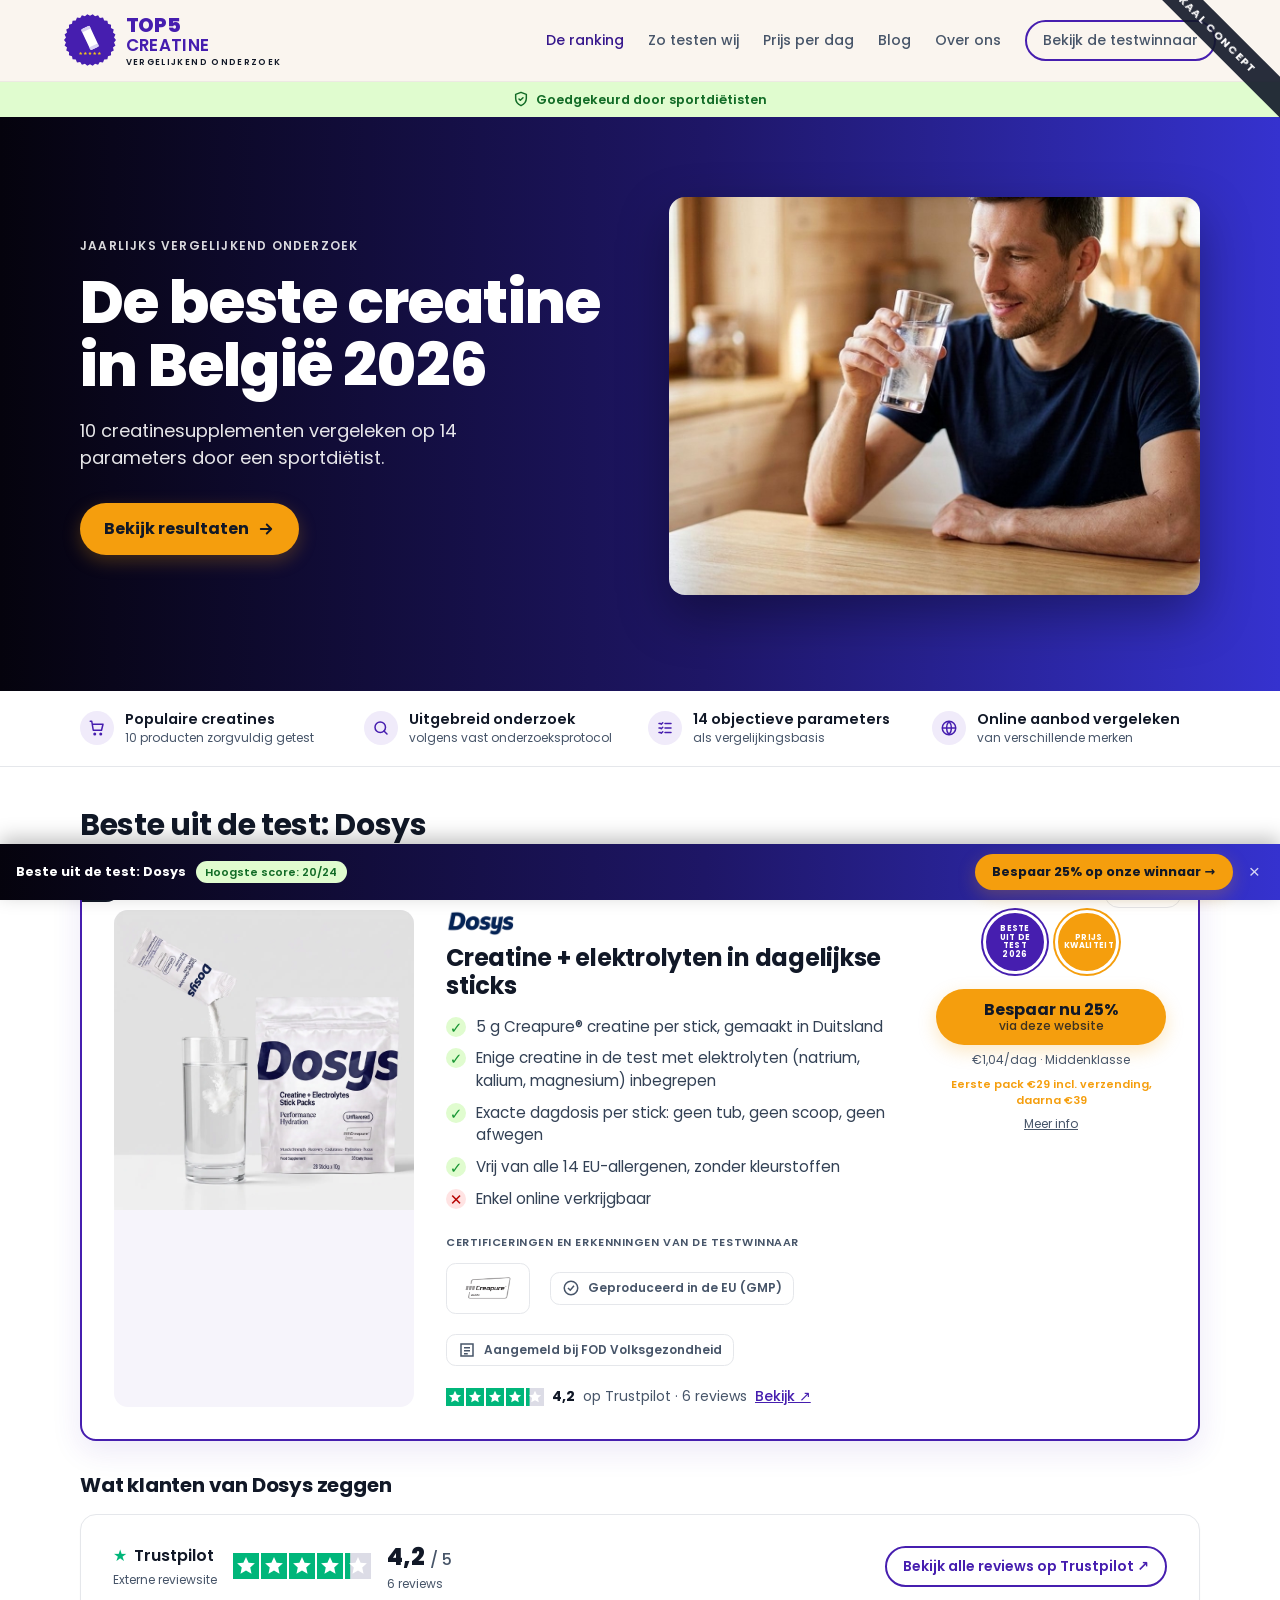
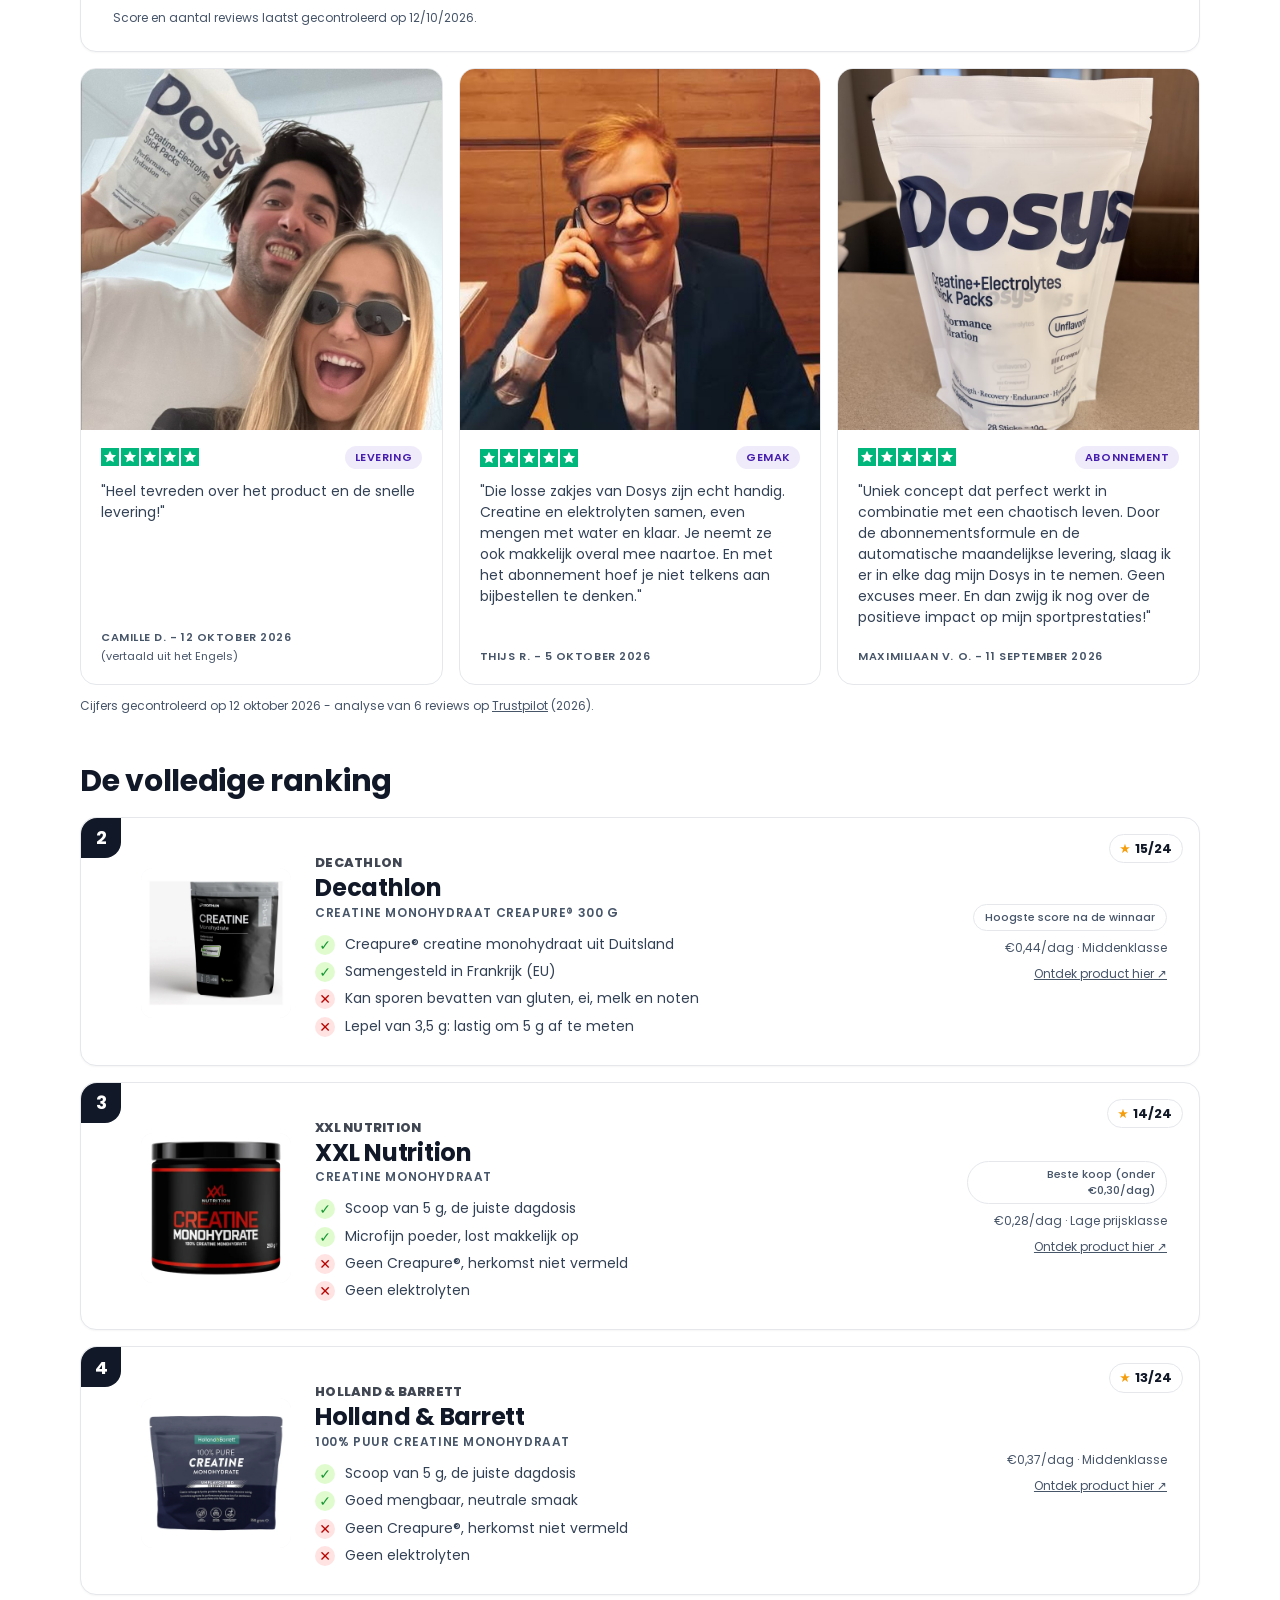
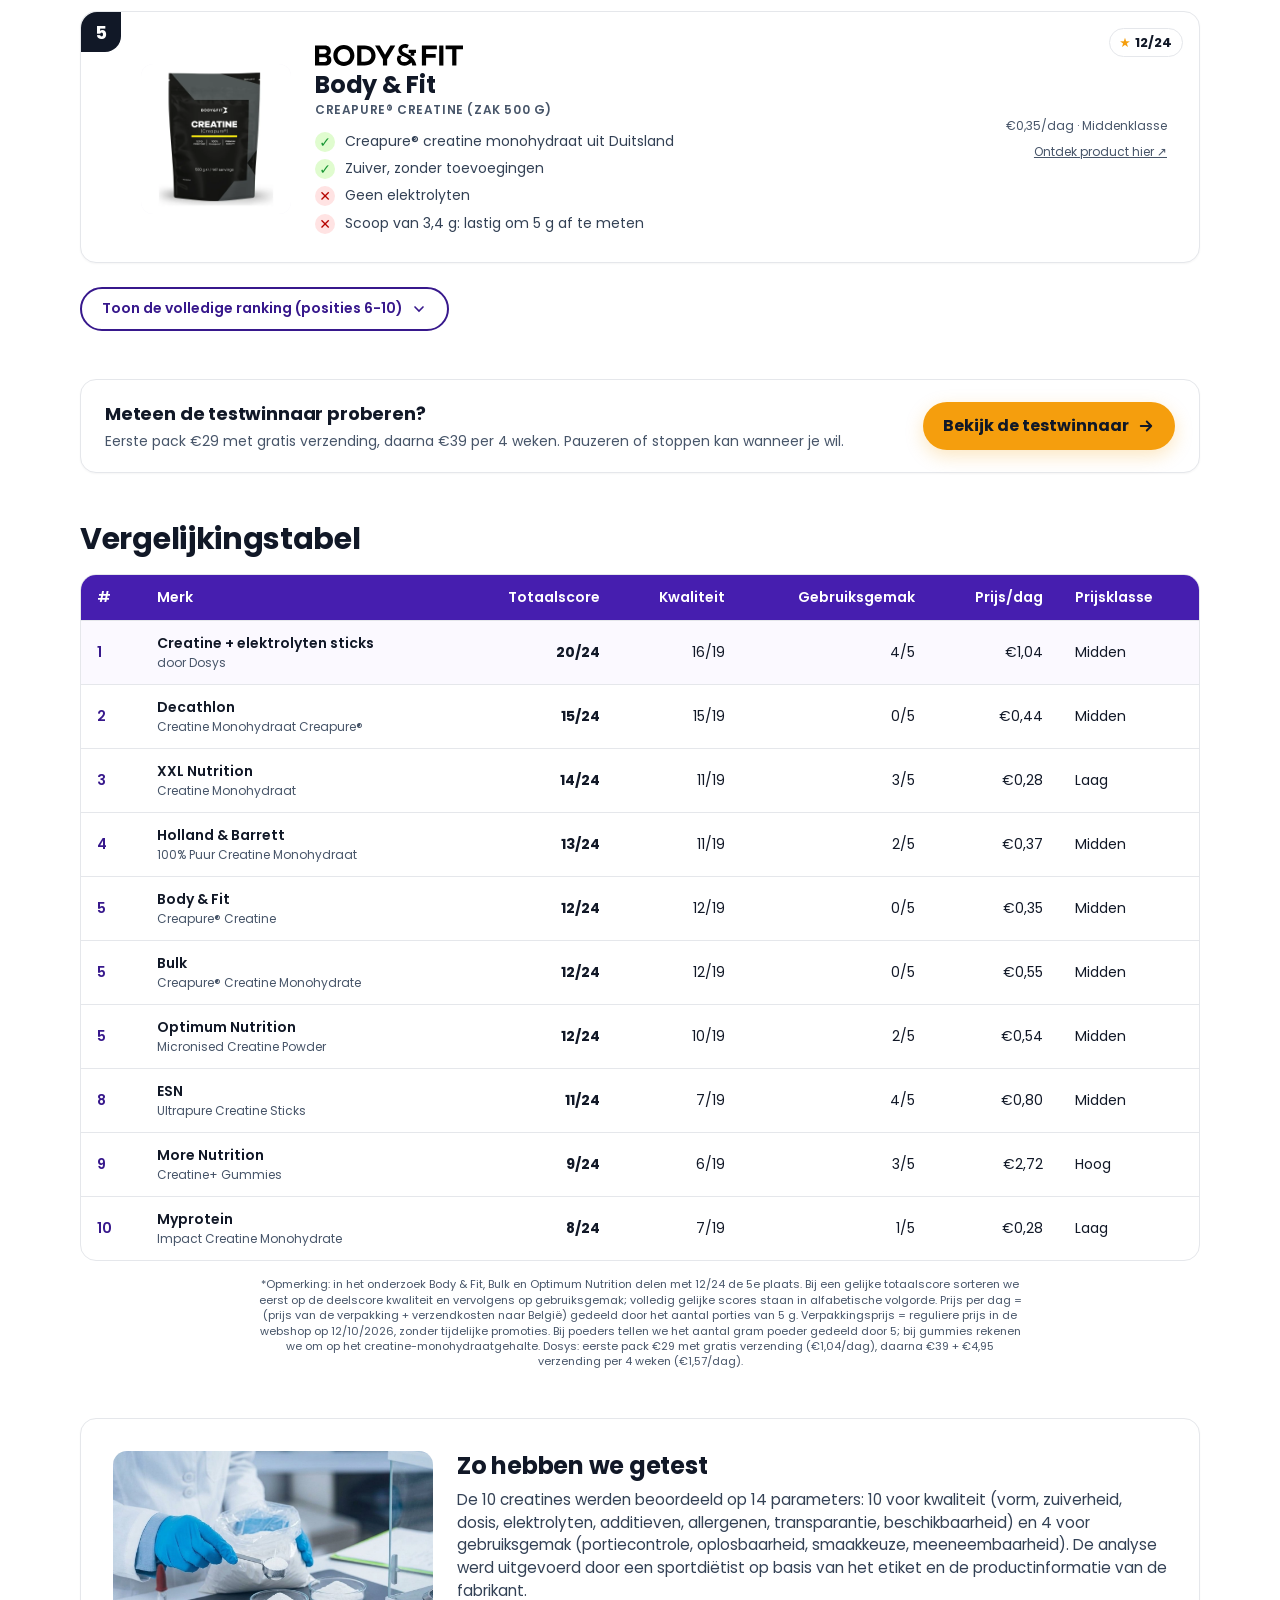
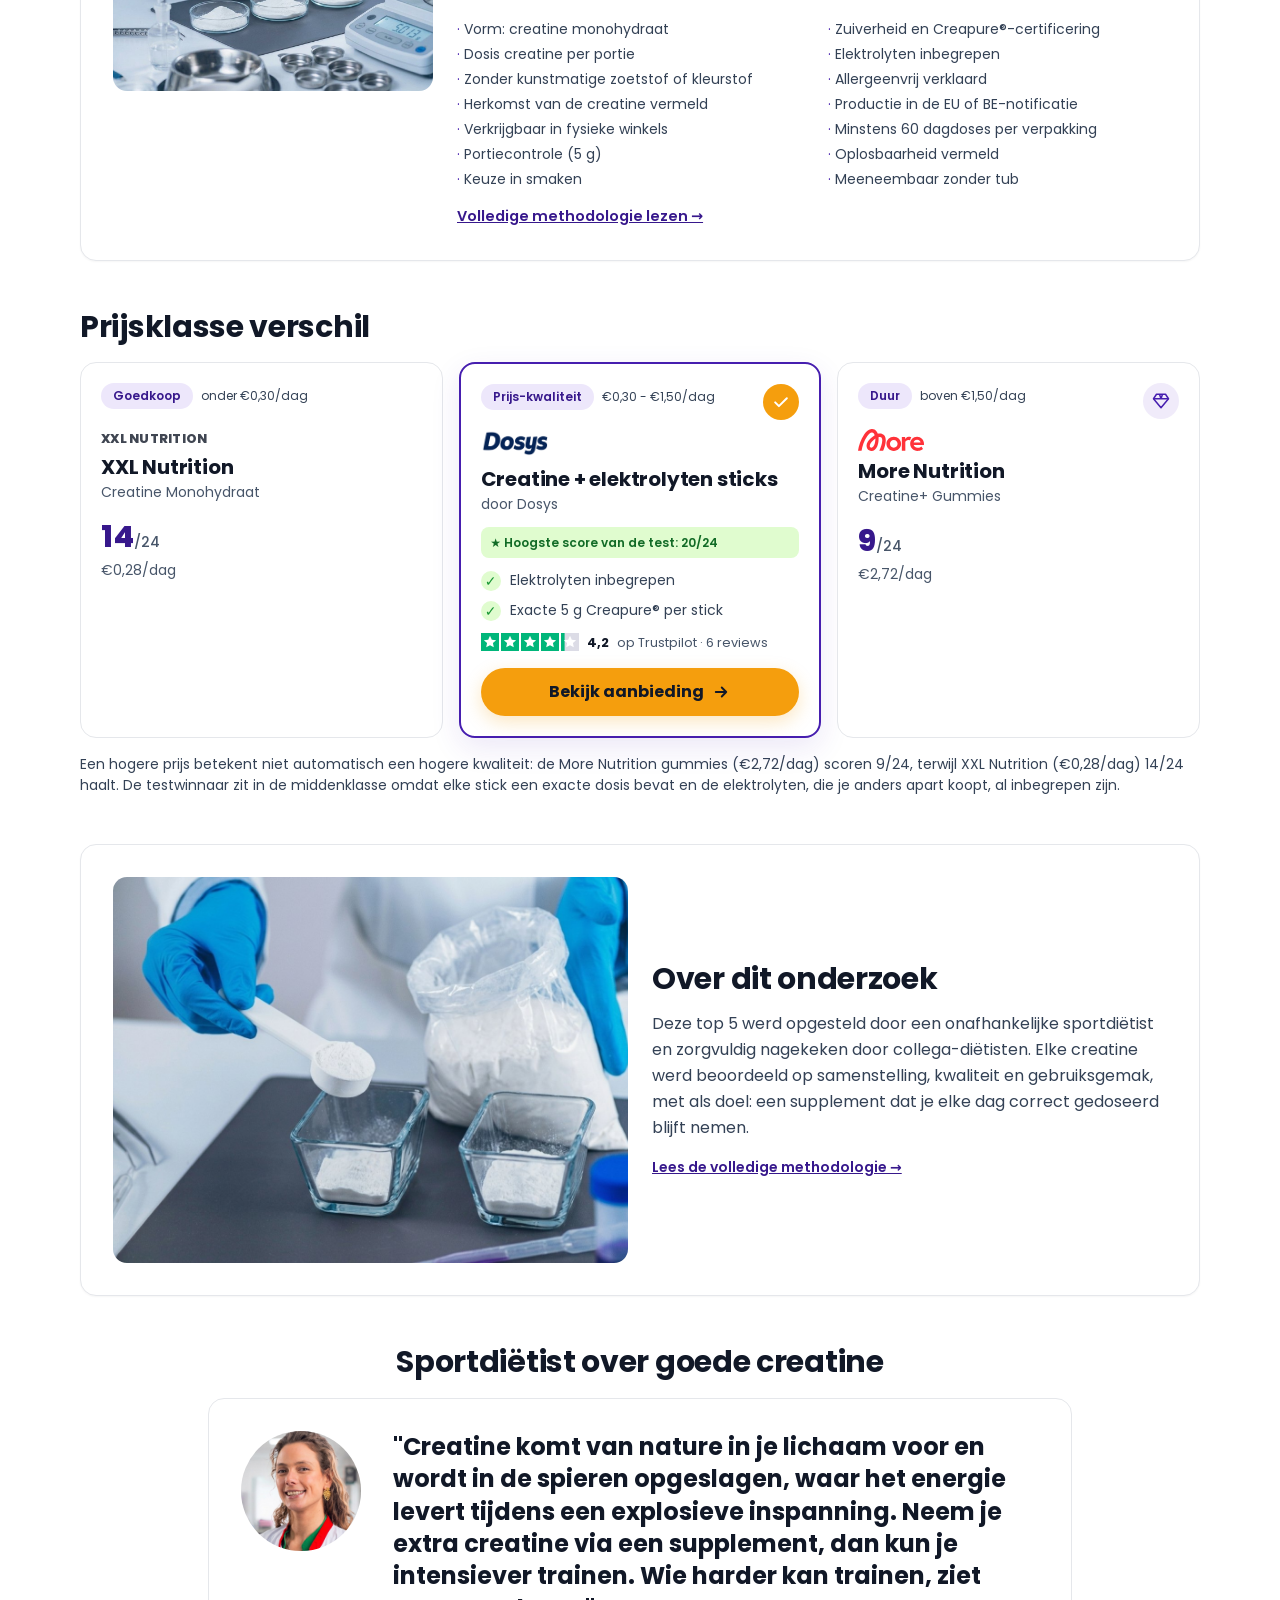
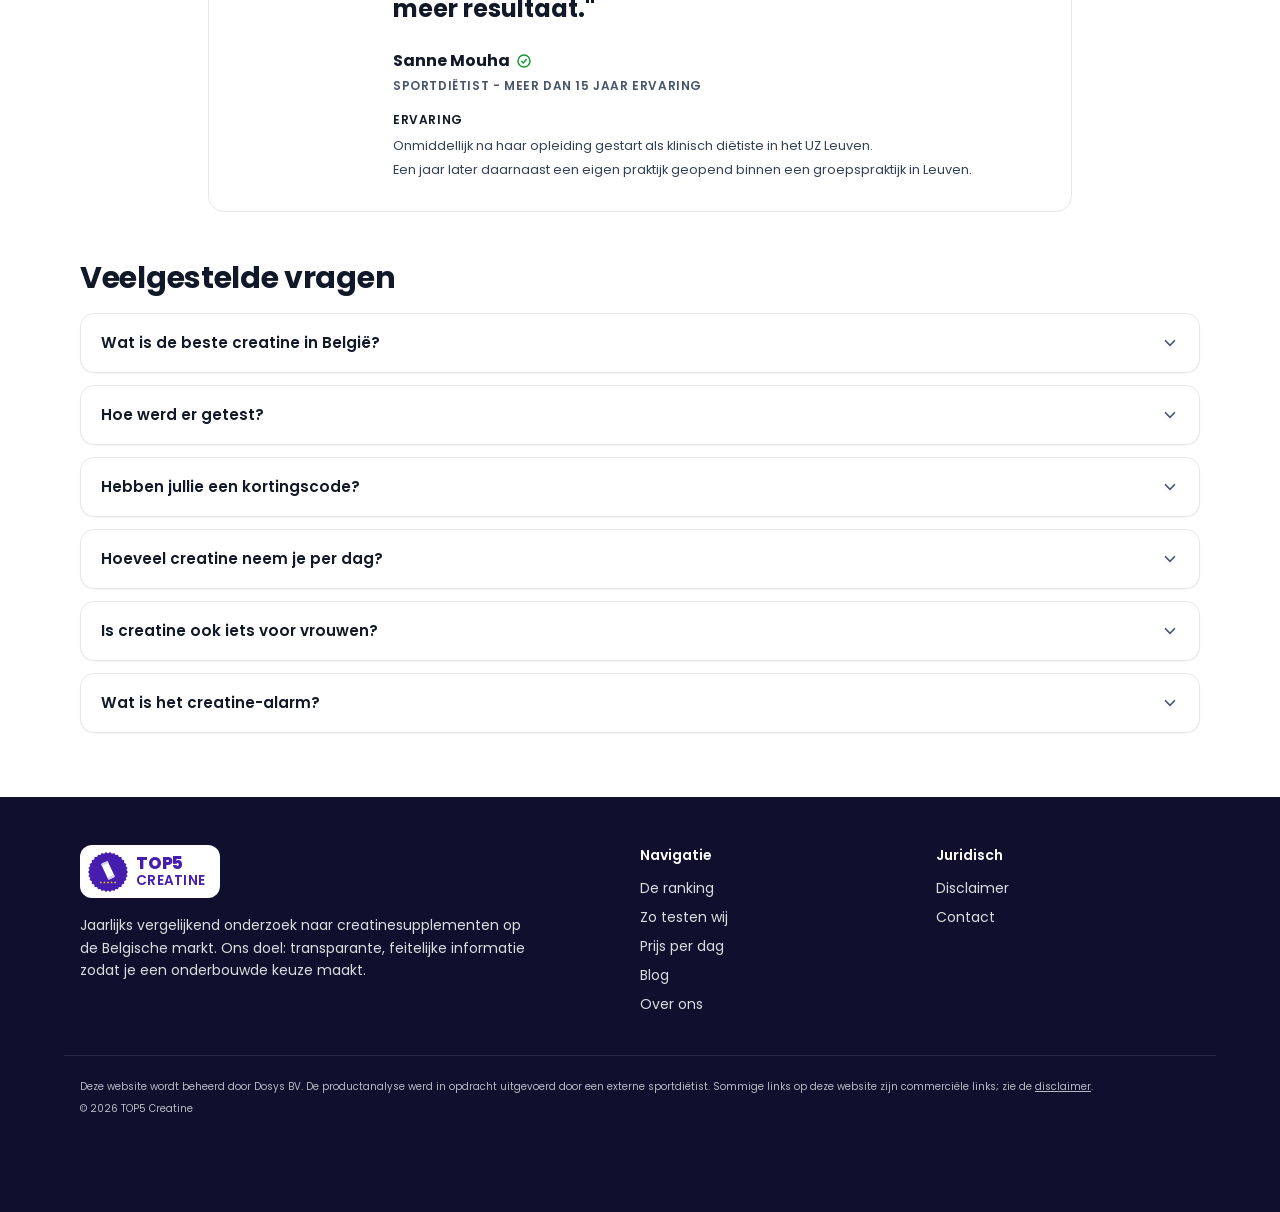
==== index.html @ 5bebbcfa "TOP5 Creatine: static comparison site, first draft Co-Authored-By: Claude Fable 5.1 <noreply@anthrop" ====
<!DOCTYPE html>
<html lang="nl-BE">
<head>
<meta charset="utf-8">
<meta name="viewport" content="width=device-width, initial-scale=1">
<title>Beste creatine België 2026 - ranking door sportdiëtist</title>
<meta name="description" content="Dosys scoort 21/24 in het vergelijkend onderzoek van 10 creatinesupplementen op de Belgische markt, getest door een sportdiëtist.">
<link rel="icon" type="image/svg+xml" href="favicon.svg">
<link rel="icon" type="image/png" sizes="64x64" href="favicon.png">
<link rel="apple-touch-icon" href="apple-touch-icon.png">
<link rel="preconnect" href="https://fonts.googleapis.com">
<link rel="preconnect" href="https://fonts.gstatic.com" crossorigin>
<link rel="stylesheet" href="https://fonts.googleapis.com/css2?family=Poppins:wght@400;500;600;700;800&display=swap">
<link rel="stylesheet" href="styles.css?v=4">
</head>
<body>
<div class="draft">LOKAAL CONCEPT</div>

<header>
  <div class="wrap hdr">
    <a href="#" class="logo" aria-label="TOP5 Creatine">
      <span class="mark"><svg viewBox="0 0 100 100" aria-hidden="true"><path d="M100.0,50.0 L96.2,54.9 L98.9,60.4 L94.2,64.4 L95.7,70.3 L90.3,73.2 L90.5,79.4 L84.6,81.1 L83.5,87.2 L77.3,87.6 L75.0,93.3 L68.9,92.5 L65.5,97.6 L59.7,95.5 L55.2,99.7 L50.0,96.5 L44.8,99.7 L40.3,95.5 L34.5,97.6 L31.1,92.5 L25.0,93.3 L22.7,87.6 L16.5,87.2 L15.4,81.1 L9.5,79.4 L9.7,73.2 L4.3,70.3 L5.8,64.4 L1.1,60.4 L3.8,54.9 L0.0,50.0 L3.8,45.1 L1.1,39.6 L5.8,35.6 L4.3,29.7 L9.7,26.8 L9.5,20.6 L15.4,18.9 L16.5,12.8 L22.7,12.4 L25.0,6.7 L31.1,7.5 L34.5,2.4 L40.3,4.5 L44.8,0.3 L50.0,3.5 L55.2,0.3 L59.7,4.5 L65.5,2.4 L68.9,7.5 L75.0,6.7 L77.3,12.4 L83.5,12.8 L84.6,18.9 L90.5,20.6 L90.3,26.8 L95.7,29.7 L94.2,35.6 L98.9,39.6 L96.2,45.1 Z" fill="#461eaf"/><g transform="translate(50,46) rotate(-25)"><rect x="-9" y="-22" width="18" height="44" rx="3.5" fill="#fff"/><rect x="-9" y="-22" width="18" height="6" rx="1.5" fill="#d9d2f2"/><rect x="-9" y="16" width="18" height="6" rx="1.5" fill="#d9d2f2"/></g><polygon fill="#f5c518" points="32.0,72.4 32.9,74.7 35.4,74.9 33.5,76.5 34.1,78.9 32.0,77.6 29.9,78.9 30.5,76.5 28.6,74.9 31.1,74.7"/><polygon fill="#f5c518" points="41.0,72.4 41.9,74.7 44.4,74.9 42.5,76.5 43.1,78.9 41.0,77.6 38.9,78.9 39.5,76.5 37.6,74.9 40.1,74.7"/><polygon fill="#f5c518" points="50.0,72.4 50.9,74.7 53.4,74.9 51.5,76.5 52.1,78.9 50.0,77.6 47.9,78.9 48.5,76.5 46.6,74.9 49.1,74.7"/><polygon fill="#f5c518" points="59.0,72.4 59.9,74.7 62.4,74.9 60.5,76.5 61.1,78.9 59.0,77.6 56.9,78.9 57.5,76.5 55.6,74.9 58.1,74.7"/><polygon fill="#f5c518" points="68.0,72.4 68.9,74.7 71.4,74.9 69.5,76.5 70.1,78.9 68.0,77.6 65.9,78.9 66.5,76.5 64.6,74.9 67.1,74.7"/></svg></span>
      <span class="lines"><span class="l1">TOP5</span><span class="l2">CREATINE</span><span class="l3">Vergelijkend onderzoek</span></span>
    </a>
    <nav class="main">
      <a class="active" href="#ranking">De ranking</a>
      <a href="methodologie.html">Zo testen wij</a>
      <a href="#prijs">Prijs per dag</a>
      <a href="blog.html">Blog</a>
      <a href="over-ons.html">Over ons</a>
      <a class="btn-outline" href="https://dosys.co/nl-be" target="_blank" rel="noopener">Bekijk de testwinnaar</a>
    </nav>
  </div>
</header>
<div class="trust"><svg width="16" height="16" viewBox="0 0 24 24" fill="none" stroke="currentColor" stroke-width="2.2" stroke-linecap="round" stroke-linejoin="round"><path d="M12 2l8 3v6c0 5-3.5 9-8 11-4.5-2-8-6-8-11V5l8-3z"/><path d="M9 12l2 2 4-4"/></svg> Goedgekeurd door sportdiëtisten</div>

<section class="hero">
  <div class="wrap grid">
    <div class="txt">
      <p class="kicker">Jaarlijks vergelijkend onderzoek</p>
      <h1>De beste creatine in België 2026</h1>
      <p class="sub">10 creatinesupplementen vergeleken op 14 parameters door een sportdiëtist.</p>
    </div>
    <div class="pic">
      <img src="img/hero_unbranded_v3_male.jpg" alt="Man drinkt een glas water met opgeloste creatine aan de keukentafel">
    </div>
    <div class="cta"><a class="btn-cta" href="#ranking">Bekijk resultaten <svg width="18" height="18" viewBox="0 0 24 24" fill="none" stroke="currentColor" stroke-width="2.5" stroke-linecap="round" stroke-linejoin="round"><path d="M5 12h14M13 6l6 6-6 6"/></svg></a></div>
  </div>
</section>

<div class="stats">
  <div class="wrap">
    <div class="stat"><span class="ic"><svg width="18" height="18" viewBox="0 0 24 24" fill="none" stroke="currentColor" stroke-width="2" stroke-linecap="round" stroke-linejoin="round"><path d="M3 3h2l2 12h11l2-8H6"/><circle cx="9" cy="20" r="1"/><circle cx="17" cy="20" r="1"/></svg></span><div><div class="a">Populaire creatines</div><div class="b">10 producten zorgvuldig getest</div></div></div>
    <div class="stat"><span class="ic"><svg width="18" height="18" viewBox="0 0 24 24" fill="none" stroke="currentColor" stroke-width="2" stroke-linecap="round"><circle cx="11" cy="11" r="7"/><path d="M20 20l-4-4"/></svg></span><div><div class="a">Uitgebreid onderzoek</div><div class="b">volgens vast onderzoeksprotocol</div></div></div>
    <div class="stat"><span class="ic"><svg width="18" height="18" viewBox="0 0 24 24" fill="none" stroke="currentColor" stroke-width="2" stroke-linecap="round" stroke-linejoin="round"><path d="M4 6h2l1 1 2-2M4 12h2l1 1 2-2M4 18h2l1 1 2-2M12 6h8M12 12h8M12 18h8"/></svg></span><div><div class="a">14 objectieve parameters</div><div class="b">als vergelijkingsbasis</div></div></div>
    <div class="stat"><span class="ic"><svg width="18" height="18" viewBox="0 0 24 24" fill="none" stroke="currentColor" stroke-width="2"><circle cx="12" cy="12" r="9"/><path d="M3 12h18M12 3a14 14 0 010 18M12 3a14 14 0 000 18"/></svg></span><div><div class="a">Online aanbod vergeleken</div><div class="b">van verschillende merken</div></div></div>
  </div>
</div>

<!-- WINNER -->
<section class="s wrap" id="ranking" style="padding-top:1.5rem">
  <h2 style="margin-top:1rem">Beste uit de test: Dosys</h2>
  <div class="card win">
    <div class="rank">1</div>
    <div class="score"><span class="scorepill"><span class="star">★</span> <span class="tnum">20/24</span></span></div>
    <div class="wgrid">
      <div class="img"><img src="img/carousel_3_v3.webp" alt="Verpakking Dosys Creatine + Elektrolyten stick packs"></div>
      <div>
        <img class="brandlogo" src="img/logo_nobg_v2.webp" alt="Dosys logo">
        <h3>Creatine + elektrolyten in dagelijkse sticks</h3>
        <ul class="facts">
          <li><span class="chk ok">✓</span><span>5 g Creapure® creatine per stick, gemaakt in Duitsland</span></li>
          <li><span class="chk ok">✓</span><span>Enige creatine in de test met elektrolyten (natrium, kalium, magnesium) inbegrepen</span></li>
          <li><span class="chk ok">✓</span><span>Exacte dagdosis per stick: geen tub, geen scoop, geen afwegen</span></li>
          <li><span class="chk ok">✓</span><span>Vrij van alle 14 EU-allergenen, zonder kleurstoffen</span></li>
          <li><span class="chk no">✕</span><span>Enkel online verkrijgbaar</span></li>
        </ul>
        <div class="certlabel">Certificeringen en erkenningen van de testwinnaar</div>
        <div class="certs">
          <span class="cert"><img src="img/creapure_seal_800.png" alt="Creapure® kwaliteitszegel"></span>
          <span class="cert"><svg width="18" height="18" viewBox="0 0 24 24" fill="none" stroke="currentColor" stroke-width="2"><circle cx="12" cy="12" r="9"/><path d="M8 12l3 3 5-6"/></svg> Geproduceerd in de EU (GMP)</span>
          <span class="cert"><svg width="18" height="18" viewBox="0 0 24 24" fill="none" stroke="currentColor" stroke-width="2"><path d="M4 4h16v16H4z"/><path d="M8 9h8M8 13h8M8 17h5"/></svg> Aangemeld bij FOD Volksgezondheid</span>
        </div>
        <div class="tp"><span class="tpstars" data-score="4.2"></span> <strong>4,2</strong> <span class="muted">op Trustpilot · 6 reviews</span> <a href="https://www.trustpilot.com/review/dosys.co" target="_blank" rel="noopener">Bekijk ↗</a></div>
      </div>
      <div class="deal">
        <div class="seals">
          <span class="seal">Beste uit de test 2026</span>
          <span class="seal gold">Prijs kwaliteit</span>
        </div>
        <a class="btn-cta" href="https://dosys.co/nl-be#shop">Bespaar nu 25% <small>via deze website</small></a>
        <div class="price">€1,04/dag · Middenklasse</div>
        <div class="lim">Eerste pack €29 incl. verzending, daarna €39</div>
        <a class="more" href="https://dosys.co/nl-be/products/dosys">Meer info</a>
      </div>
    </div>
  </div>
</section>

<!-- REVIEWS -->
<section class="s wrap" style="padding-top:2rem">
  <h2 style="font-size:1.25rem">Wat klanten van Dosys zeggen</h2>
  <div class="rvtop">
    <div><div style="font-weight:600;display:flex;align-items:center;gap:.4rem"><span style="color:#00b67a">★</span> Trustpilot</div><div class="note" style="margin-top:.2rem">Externe reviewsite</div></div>
    <div><span class="tpstars lg" data-score="4.2"></span></div>
    <div><div class="big tnum">4,2 <span>/ 5</span></div><div class="note" style="margin-top:0">6 reviews</div></div>
    <a class="btn-outline" href="https://www.trustpilot.com/review/dosys.co" target="_blank" rel="noopener">Bekijk alle reviews op Trustpilot ↗</a>
    <p class="note" style="grid-column:1/-1;margin-top:0">Score en aantal reviews laatst gecontroleerd op 12/10/2026.</p>
  </div>
  <div class="rvgrid">
    <div class="rv"><img src="img/review_luca_v1.jpg" alt="Camille en Luca, klanten van Dosys, met de Dosys verpakking"><div class="b"><div style="display:flex;justify-content:space-between;align-items:center"><span class="tpstars" data-score="5"></span><span class="tag">Levering</span></div><p>"Heel tevreden over het product en de snelle levering!"</p><div class="who">Camille D. - 12 oktober 2026</div><div style="font-size:11px;color:var(--muted-strong);margin-top:2px">(vertaald uit het Engels)</div></div></div>
    <div class="rv"><img src="img/review_thijs_v1.jpg" alt="Thijs, klant van Dosys"><div class="b"><div style="display:flex;justify-content:space-between;align-items:center"><span class="tpstars" data-score="5"></span><span class="tag">Gemak</span></div><p>"Die losse zakjes van Dosys zijn echt handig. Creatine en elektrolyten samen, even mengen met water en klaar. Je neemt ze ook makkelijk overal mee naartoe. En met het abonnement hoef je niet telkens aan bijbestellen te denken."</p><div class="who">Thijs R. - 5 oktober 2026</div></div></div>
    <div class="rv"><img src="img/review_max_v1.jpg" alt="Dosys verpakking op het aanrecht bij Maximiliaan thuis"><div class="b"><div style="display:flex;justify-content:space-between;align-items:center"><span class="tpstars" data-score="5"></span><span class="tag">Abonnement</span></div><p>"Uniek concept dat perfect werkt in combinatie met een chaotisch leven. Door de abonnementsformule en de automatische maandelijkse levering, slaag ik er in elke dag mijn Dosys in te nemen. Geen excuses meer. En dan zwijg ik nog over de positieve impact op mijn sportprestaties!"</p><div class="who">Maximiliaan v. O. - 11 september 2026</div></div></div>
  </div>
  <p class="note">Cijfers gecontroleerd op 12 oktober 2026 - analyse van 6 reviews op <a href="https://www.trustpilot.com/review/dosys.co" target="_blank" rel="noopener" style="text-decoration:underline">Trustpilot</a> (2026).</p>
</section>

<!-- FULL RANKING -->
<section class="s wrap">
  <h2>De volledige ranking</h2>
  <div class="rlist" id="rlist">

    <div class="card"><div class="rank">2</div><div class="score"><span class="scorepill"><span class="star">★</span> <span class="tnum">15/24</span></span></div>
      <div class="rk">
        <div class="pimg"><img src="img/competitors/decathlon_700.webp" alt="Verpakking Decathlon Creatine Monohydraat Creapure"></div>
        <div><span class="wordmark">DECATHLON</span><h3>Decathlon</h3><p class="sub">Creatine Monohydraat Creapure® 300 g</p>
          <ul class="facts"><li><span class="chk ok">✓</span>Creapure® creatine monohydraat uit Duitsland</li><li><span class="chk ok">✓</span>Samengesteld in Frankrijk (EU)</li><li><span class="chk no">✕</span>Kan sporen bevatten van gluten, ei, melk en noten</li><li><span class="chk no">✕</span>Lepel van 3,5 g: lastig om 5 g af te meten</li></ul></div>
        <div class="rkside"><span class="tagpill">Hoogste score na de winnaar</span><span class="pr">€0,44/dag · Middenklasse</span><a href="https://www.decathlon.be/nl/p/creatine-monohydraat-creapure-neutrale-smaak-300-g/327680/g78m8601333" target="_blank" rel="noopener nofollow">Ontdek product hier ↗</a></div>
      </div></div>

    <div class="card"><div class="rank">3</div><div class="score"><span class="scorepill"><span class="star">★</span> <span class="tnum">14/24</span></span></div>
      <div class="rk">
        <div class="pimg"><img src="img/competitors/xxl_700.webp" alt="Verpakking XXL Nutrition Creatine Monohydraat"></div>
        <div><span class="wordmark">XXL NUTRITION</span><h3>XXL Nutrition</h3><p class="sub">Creatine Monohydraat</p>
          <ul class="facts"><li><span class="chk ok">✓</span>Scoop van 5 g, de juiste dagdosis</li><li><span class="chk ok">✓</span>Microfijn poeder, lost makkelijk op</li><li><span class="chk no">✕</span>Geen Creapure®, herkomst niet vermeld</li><li><span class="chk no">✕</span>Geen elektrolyten</li></ul></div>
        <div class="rkside"><span class="tagpill">Beste koop (onder €0,30/dag)</span><span class="pr">€0,28/dag · Lage prijsklasse</span><a href="https://xxlnutrition.com/nl-be/xxl-creatine-monohydraat" target="_blank" rel="noopener nofollow">Ontdek product hier ↗</a></div>
      </div></div>

    <div class="card"><div class="rank">4</div><div class="score"><span class="scorepill"><span class="star">★</span> <span class="tnum">13/24</span></span></div>
      <div class="rk">
        <div class="pimg"><img src="img/competitors/hollandbarrett_700.webp" alt="Verpakking Holland &amp; Barrett 100% Puur Creatine Monohydraat"></div>
        <div><span class="wordmark">HOLLAND &amp; BARRETT</span><h3>Holland &amp; Barrett</h3><p class="sub">100% Puur Creatine Monohydraat</p>
          <ul class="facts"><li><span class="chk ok">✓</span>Scoop van 5 g, de juiste dagdosis</li><li><span class="chk ok">✓</span>Goed mengbaar, neutrale smaak</li><li><span class="chk no">✕</span>Geen Creapure®, herkomst niet vermeld</li><li><span class="chk no">✕</span>Geen elektrolyten</li></ul></div>
        <div class="rkside"><span class="pr">€0,37/dag · Middenklasse</span><a href="https://www.hollandandbarrett.be/shop/product/holland-barrett-100-puur-creatine-monohydraat-350g-6100004229" target="_blank" rel="noopener nofollow">Ontdek product hier ↗</a></div>
      </div></div>

    <div class="card"><div class="rank">5</div><div class="score"><span class="scorepill"><span class="star">★</span> <span class="tnum">12/24</span></span></div>
      <div class="rk">
        <div class="pimg"><img src="img/competitors/bodyandfit_700.webp" alt="Verpakking Body &amp; Fit Creapure Creatine"></div>
        <div><img class="clogo" src="img/competitors/bodyandfit_logo.svg" alt="Body &amp; Fit logo" style="filter:invert(1)"><h3>Body &amp; Fit</h3><p class="sub">Creapure® Creatine (zak 500 g)</p>
          <ul class="facts"><li><span class="chk ok">✓</span>Creapure® creatine monohydraat uit Duitsland</li><li><span class="chk ok">✓</span>Zuiver, zonder toevoegingen</li><li><span class="chk no">✕</span>Geen elektrolyten</li><li><span class="chk no">✕</span>Scoop van 3,4 g: lastig om 5 g af te meten</li></ul></div>
        <div class="rkside"><span class="pr">€0,35/dag · Middenklasse</span><a href="https://www.bodyandfit.com/nl-be/products/creapure-creatine" target="_blank" rel="noopener nofollow">Ontdek product hier ↗</a></div>
      </div></div>

    <div class="hidden-rows" id="more">
      <div class="card"><div class="rank">5</div><div class="score"><span class="scorepill"><span class="star">★</span> <span class="tnum">12/24</span></span></div>
      <div class="rk">
        <div class="pimg"><img src="img/competitors/bulk_700.webp" alt="Verpakking Bulk Creapure Creatine Monohydrate"></div>
        <div><span class="wordmark">BULK</span><h3>Bulk</h3><p class="sub">Creapure® Creatine Monohydrate</p>
          <ul class="facts"><li><span class="chk ok">✓</span>Creapure® creatine monohydraat uit Duitsland</li><li><span class="chk ok">✓</span>Zuiver, zonder toevoegingen</li><li><span class="chk no">✕</span>Kan sporen bevatten van melk, soja en gluten</li><li><span class="chk no">✕</span>Scoop van 3,4 g: lastig om 5 g af te meten</li></ul></div>
        <div class="rkside"><span class="pr">€0,55/dag · Middenklasse</span><a href="https://www.bulk.com/nl/products/creapure-creatine-monohydrate-eu/bpb-crea-0000-eu" target="_blank" rel="noopener nofollow">Ontdek product hier ↗</a></div>
      </div></div>
      <div class="card"><div class="rank">5</div><div class="score"><span class="scorepill"><span class="star">★</span> <span class="tnum">12/24</span></span></div>
      <div class="rk">
        <div class="pimg"><img src="img/competitors/optimum_700.webp" alt="Verpakking Optimum Nutrition Micronised Creatine Powder"></div>
        <div><img class="clogo" src="img/competitors/optimum_logo.svg" alt="Optimum Nutrition logo" style="filter:invert(1)"><h3>Optimum Nutrition</h3><p class="sub">Micronised Creatine Powder</p>
          <ul class="facts"><li><span class="chk ok">✓</span>Micronised poeder, mengt makkelijk</li><li><span class="chk ok">✓</span>Bekend merk, in veel winkels</li><li><span class="chk no">✕</span>Geen Creapure®, herkomst niet vermeld</li><li><span class="chk no">✕</span>Kan sporen bevatten van melk, soja, gluten, ei en noten</li><li><span class="chk no">✕</span>Scoop van 3,4 g: lastig om 5 g af te meten</li></ul></div>
        <div class="rkside"><span class="pr">€0,54/dag · Middenklasse</span><a href="https://www.optimumnutrition.com/products/micronised-creatine-powder" target="_blank" rel="noopener nofollow">Ontdek product hier ↗</a></div>
      </div></div>
      <div class="card"><div class="rank">8</div><div class="score"><span class="scorepill"><span class="star">★</span> <span class="tnum">11/24</span></span></div>
      <div class="rk">
        <div class="pimg"><img src="img/competitors/esn_700.webp" alt="Verpakking ESN Ultrapure Creatine Sticks"></div>
        <div><img class="clogo" src="img/competitors/esn_logo.svg" alt="ESN logo"><h3>ESN</h3><p class="sub">Ultrapure Creatine Sticks</p>
          <ul class="facts"><li><span class="chk ok">✓</span>Portiesticks</li><li><span class="chk ok">✓</span>Microfijn poeder, lost goed op</li><li><span class="chk no">✕</span>3 g per stick: bijna 2 sticks nodig voor 5 g</li><li><span class="chk no">✕</span>Creapure® niet vermeld, geen elektrolyten</li></ul></div>
        <div class="rkside"><span class="pr">€0,80/dag · Middenklasse</span><a href="https://www.esn.com/products/ultrapure-creatine-sticks" target="_blank" rel="noopener nofollow">Ontdek product hier ↗</a></div>
      </div></div>
      <div class="card"><div class="rank">9</div><div class="score"><span class="scorepill"><span class="star">★</span> <span class="tnum">9/24</span></span></div>
      <div class="rk">
        <div class="pimg"><img src="img/competitors/gummies_700.webp" alt="Verpakking More Nutrition Creatine+ Gummies"></div>
        <div><img class="clogo" src="img/competitors/gummies_logo.svg" alt="More Nutrition logo"><h3>More Nutrition</h3><p class="sub">Creatine+ Gummies</p>
          <ul class="facts"><li><span class="chk ok">✓</span>Lekker en makkelijk mee te nemen</li><li><span class="chk no">✕</span>1 g creatine per gummy: 5 gummies nodig voor 5 g</li><li><span class="chk no">✕</span>Zoetstoffen (sucralose, maltitol) en visgelatine</li><li><span class="chk no">✕</span>Duurste per dag van de test</li></ul></div>
        <div class="rkside"><span class="pr">€2,72/dag · Hoge prijsklasse</span><a href="https://www.morenutrition.de/products/creatine-gummies" target="_blank" rel="noopener nofollow">Ontdek product hier ↗</a></div>
      </div></div>
      <div class="card"><div class="rank">10</div><div class="score"><span class="scorepill"><span class="star">★</span> <span class="tnum">8/24</span></span></div>
      <div class="rk">
        <div class="pimg"><img src="img/competitors/myprotein_700.webp" alt="Verpakking Myprotein Impact Creatine Monohydrate"></div>
        <div><img class="clogo" src="img/competitors/myprotein_logo.svg" alt="Myprotein logo"><h3>Myprotein</h3><p class="sub">Impact Creatine Monohydrate</p>
          <ul class="facts"><li><span class="chk ok">✓</span>Laagste prijs per dag van de test</li><li><span class="chk ok">✓</span>Groot formaat beschikbaar</li><li><span class="chk no">✕</span>Geen Creapure®, herkomst niet vermeld</li><li><span class="chk no">✕</span>Geproduceerd in een faciliteit die melk verwerkt</li><li><span class="chk no">✕</span>Scoop van 3,4 g: lastig om 5 g af te meten</li></ul></div>
        <div class="rkside"><span class="pr">€0,28/dag · Lage prijsklasse</span><a href="https://www.myprotein.be/p/sports-nutrition/creatine-monohydraat-poeder/10530050/" target="_blank" rel="noopener nofollow">Ontdek product hier ↗</a></div>
      </div></div>
    </div>
  </div>
  <button class="btn-toggle" id="toggle" type="button">Toon de volledige ranking (posities 6-10) <svg width="16" height="16" viewBox="0 0 24 24" fill="none" stroke="currentColor" stroke-width="2.5" stroke-linecap="round"><path d="M6 9l6 6 6-6"/></svg></button>
</section>

<!-- QUIZ CTA -->
<section class="s wrap">
  <div class="quiz">
    <div><h3>Meteen de testwinnaar proberen?</h3><p>Eerste pack €29 met gratis verzending, daarna €39 per 4 weken. Pauzeren of stoppen kan wanneer je wil.</p></div>
    <a class="btn-cta" href="https://dosys.co/nl-be#shop" target="_blank" rel="noopener" style="padding:.75rem 1.25rem">Bekijk de testwinnaar <svg width="18" height="18" viewBox="0 0 24 24" fill="none" stroke="currentColor" stroke-width="2.5" stroke-linecap="round" stroke-linejoin="round"><path d="M5 12h14M13 6l6 6-6 6"/></svg></a>
  </div>
</section>

<!-- TABLE -->
<section class="s wrap" id="tabel">
  <h2>Vergelijkingstabel</h2>
  <div class="tblwrap">
    <table>
      <thead><tr><th>#</th><th>Merk</th><th class="r">Totaalscore</th><th class="r">Kwaliteit</th><th class="r">Gebruiksgemak</th><th class="r">Prijs/dag</th><th>Prijsklasse</th></tr></thead>
      <tbody>
        <tr class="win"><td class="num tnum">1</td><td><div class="n">Creatine + elektrolyten sticks</div><div class="d">door Dosys</div></td><td class="r tnum" style="font-weight:700">20/24</td><td class="r tnum">16/19</td><td class="r tnum">4/5</td><td class="r tnum">€1,04</td><td>Midden</td></tr>
        <tr><td class="num tnum">2</td><td><div class="n">Decathlon</div><div class="d">Creatine Monohydraat Creapure®</div></td><td class="r tnum" style="font-weight:700">15/24</td><td class="r tnum">15/19</td><td class="r tnum">0/5</td><td class="r tnum">€0,44</td><td>Midden</td></tr>
        <tr><td class="num tnum">3</td><td><div class="n">XXL Nutrition</div><div class="d">Creatine Monohydraat</div></td><td class="r tnum" style="font-weight:700">14/24</td><td class="r tnum">11/19</td><td class="r tnum">3/5</td><td class="r tnum">€0,28</td><td>Laag</td></tr>
        <tr><td class="num tnum">4</td><td><div class="n">Holland &amp; Barrett</div><div class="d">100% Puur Creatine Monohydraat</div></td><td class="r tnum" style="font-weight:700">13/24</td><td class="r tnum">11/19</td><td class="r tnum">2/5</td><td class="r tnum">€0,37</td><td>Midden</td></tr>
        <tr><td class="num tnum">5</td><td><div class="n">Body &amp; Fit</div><div class="d">Creapure® Creatine</div></td><td class="r tnum" style="font-weight:700">12/24</td><td class="r tnum">12/19</td><td class="r tnum">0/5</td><td class="r tnum">€0,35</td><td>Midden</td></tr>
        <tr><td class="num tnum">5</td><td><div class="n">Bulk</div><div class="d">Creapure® Creatine Monohydrate</div></td><td class="r tnum" style="font-weight:700">12/24</td><td class="r tnum">12/19</td><td class="r tnum">0/5</td><td class="r tnum">€0,55</td><td>Midden</td></tr>
        <tr><td class="num tnum">5</td><td><div class="n">Optimum Nutrition</div><div class="d">Micronised Creatine Powder</div></td><td class="r tnum" style="font-weight:700">12/24</td><td class="r tnum">10/19</td><td class="r tnum">2/5</td><td class="r tnum">€0,54</td><td>Midden</td></tr>
        <tr><td class="num tnum">8</td><td><div class="n">ESN</div><div class="d">Ultrapure Creatine Sticks</div></td><td class="r tnum" style="font-weight:700">11/24</td><td class="r tnum">7/19</td><td class="r tnum">4/5</td><td class="r tnum">€0,80</td><td>Midden</td></tr>
        <tr><td class="num tnum">9</td><td><div class="n">More Nutrition</div><div class="d">Creatine+ Gummies</div></td><td class="r tnum" style="font-weight:700">9/24</td><td class="r tnum">6/19</td><td class="r tnum">3/5</td><td class="r tnum">€2,72</td><td>Hoog</td></tr>
        <tr><td class="num tnum">10</td><td><div class="n">Myprotein</div><div class="d">Impact Creatine Monohydrate</div></td><td class="r tnum" style="font-weight:700">8/24</td><td class="r tnum">7/19</td><td class="r tnum">1/5</td><td class="r tnum">€0,28</td><td>Laag</td></tr>
      </tbody>
    </table>
  </div>
  <p class="tblnote">*Opmerking: in het onderzoek Body & Fit, Bulk en Optimum Nutrition delen met 12/24 de 5e plaats. Bij een gelijke totaalscore sorteren we eerst op de deelscore kwaliteit en vervolgens op gebruiksgemak; volledig gelijke scores staan in alfabetische volgorde. Prijs per dag = (prijs van de verpakking + verzendkosten naar België) gedeeld door het aantal porties van 5 g. Verpakkingsprijs = reguliere prijs in de webshop op 12/10/2026, zonder tijdelijke promoties. Bij poeders tellen we het aantal gram poeder gedeeld door 5; bij gummies rekenen we om op het creatine-monohydraatgehalte. Dosys: eerste pack €29 met gratis verzending (€1,04/dag), daarna €39 + €4,95 verzending per 4 weken (€1,57/dag).</p>
</section>

<!-- METHOD -->
<section class="s wrap" id="methode">
  <div class="method">
    <img src="img/zo_testen_wij_v1.jpg" alt="Sportdiëtist weegt creatinepoeder af in het labo met weegschaal en maatschep">
    <div>
      <h2 style="text-align:left;margin-bottom:.5rem;font-size:1.5rem">Zo hebben we getest</h2>
      <p>De 10 creatines werden beoordeeld op 14 parameters: 10 voor kwaliteit (vorm, zuiverheid, dosis, elektrolyten, additieven, allergenen, transparantie, beschikbaarheid) en 4 voor gebruiksgemak (portiecontrole, oplosbaarheid, smaakkeuze, meeneembaarheid). De analyse werd uitgevoerd door een sportdiëtist op basis van het etiket en de productinformatie van de fabrikant.</p>
      <ul class="params">
        <li>Vorm: creatine monohydraat</li>
        <li>Zuiverheid en Creapure®-certificering</li>
        <li>Dosis creatine per portie</li>
        <li>Elektrolyten inbegrepen</li>
        <li>Zonder kunstmatige zoetstof of kleurstof</li>
        <li>Allergeenvrij verklaard</li>
        <li>Herkomst van de creatine vermeld</li>
        <li>Productie in de EU of BE-notificatie</li>
        <li>Verkrijgbaar in fysieke winkels</li>
        <li>Minstens 60 dagdoses per verpakking</li>
        <li>Portiecontrole (5 g)</li>
        <li>Oplosbaarheid vermeld</li>
        <li>Keuze in smaken</li>
        <li>Meeneembaar zonder tub</li>
      </ul>
      <a class="link" href="methodologie.html">Volledige methodologie lezen →</a>
    </div>
  </div>
</section>

<!-- PRICE CLASSES -->
<section class="s wrap" id="prijs">
  <h2>Prijsklasse verschil</h2>
  <div class="pcgrid">
    <div class="pc"><span class="cls">Goedkoop</span><span class="rng">onder €0,30/dag</span>
      <span class="wordmark" style="display:block;margin-top:1.25rem">XXL NUTRITION</span><h3 style="margin-top:.25rem">XXL Nutrition</h3><p class="sub">Creatine Monohydraat</p>
      <div class="big tnum">14<span>/24</span></div><p class="pr">€0,28/dag</p></div>
    <div class="pc win"><span class="cls">Prijs-kwaliteit</span><span class="rng">€0,30 - €1,50/dag</span><span class="ico" style="background:var(--award);color:#fff"><svg width="20" height="20" viewBox="0 0 24 24" fill="none" stroke="currentColor" stroke-width="2.4" stroke-linecap="round" stroke-linejoin="round"><path d="M5 12.5l4.5 4.5L19 7.5"/></svg></span>
      <img class="brandlogo" src="img/logo_nobg_v2.webp" alt="Dosys logo" style="margin-top:1.25rem"><h3 style="margin-top:.5rem">Creatine + elektrolyten sticks</h3><p class="sub">door Dosys</p>
      <div class="best">★ Hoogste score van de test: 20/24</div>
      <ul class="facts"><li><span class="chk ok">✓</span>Elektrolyten inbegrepen</li><li><span class="chk ok">✓</span>Exacte 5 g Creapure® per stick</li></ul>
      <div class="tp" style="margin-top:.75rem;font-size:.8rem"><span class="tpstars" data-score="4.2"></span> <strong>4,2</strong> <span class="muted">op Trustpilot · 6 reviews</span> <a href="https://www.trustpilot.com/review/dosys.co" target="_blank" rel="noopener" class="sr">Trustpilot</a></div>
      <a class="btn-cta" href="https://dosys.co/nl-be#shop">Bekijk aanbieding <svg width="18" height="18" viewBox="0 0 24 24" fill="none" stroke="currentColor" stroke-width="2.5" stroke-linecap="round" stroke-linejoin="round"><path d="M5 12h14M13 6l6 6-6 6"/></svg></a></div>
    <div class="pc"><span class="cls">Duur</span><span class="rng">boven €1,50/dag</span><span class="ico"><svg width="18" height="18" viewBox="0 0 24 24" fill="none" stroke="currentColor" stroke-width="2" stroke-linejoin="round"><path d="M6 3h12l4 6-10 12L2 9z"/><path d="M2 9h20M10 3l2 6 2-6"/></svg></span>
      <img class="clogo" src="img/competitors/gummies_logo.svg" alt="More Nutrition logo" style="margin-top:1.25rem"><h3 style="margin-top:.25rem">More Nutrition</h3><p class="sub">Creatine+ Gummies</p>
      <div class="big tnum">9<span>/24</span></div><p class="pr">€2,72/dag</p></div>
  </div>
  <p class="pcnote">Een hogere prijs betekent niet automatisch een hogere kwaliteit: de More Nutrition gummies (€2,72/dag) scoren 9/24, terwijl XXL Nutrition (€0,28/dag) 14/24 haalt. De testwinnaar zit in de middenklasse omdat elke stick een exacte dosis bevat en de elektrolyten, die je anders apart koopt, al inbegrepen zijn.</p>
</section>

<!-- ABOUT -->
<section class="s wrap">
  <div class="about">
    <img src="img/onderzoek_close_v2.jpg" alt="Portiecontrole van creatinepoeder tijdens het vergelijkend onderzoek">
    <div>
      <h2 style="text-align:left;margin-bottom:.75rem">Over dit onderzoek</h2>
      <p>Deze top 5 werd opgesteld door een onafhankelijke sportdiëtist en zorgvuldig nagekeken door collega-diëtisten. Elke creatine werd beoordeeld op samenstelling, kwaliteit en gebruiksgemak, met als doel: een supplement dat je elke dag correct gedoseerd blijft nemen.</p>
      <a class="link" href="methodologie.html" style="font-size:.875rem">Lees de volledige methodologie →</a>
    </div>
  </div>
</section>

<!-- EXPERT -->
<section class="s wrap-4">
  <h2 style="text-align:center;margin-bottom:.5rem">Sportdiëtist over goede creatine</h2>
  <div class="expert">
    <div class="avatar"><img src="img/expert_sanna_v1.jpg" alt="Portret van Sanne Mouha"></div>
    <div>
      <p class="quote">"Creatine komt van nature in je lichaam voor en wordt in de spieren opgeslagen, waar het energie levert tijdens een explosieve inspanning. Neem je extra creatine via een supplement, dan kun je intensiever trainen. Wie harder kan trainen, ziet meer resultaat."</p>
      <p class="nm">Sanne Mouha <svg width="16" height="16" viewBox="0 0 24 24" fill="none" stroke="#179633" stroke-width="2.2"><circle cx="12" cy="12" r="9"/><path d="M8 12l3 3 5-6"/></svg></p>
      <p class="role">Sportdiëtist - meer dan 15 jaar ervaring</p>
      <p class="edu">Ervaring</p>
      <ul><li>Onmiddellijk na haar opleiding gestart als klinisch diëtiste in het UZ Leuven.</li><li>Een jaar later daarnaast een eigen praktijk geopend binnen een groepspraktijk in Leuven.</li></ul>
    </div>
  </div>
</section>

<!-- FAQ -->
<section class="s wrap">
  <h2>Veelgestelde vragen</h2>
  <div class="faq">
    <details><summary>Wat is de beste creatine in België? <svg width="18" height="18" viewBox="0 0 24 24" fill="none" stroke="currentColor" stroke-width="2.2" stroke-linecap="round"><path d="M6 9l6 6 6-6"/></svg></summary><p>In het vergelijkend onderzoek van oktober 2026 scoorde Dosys het hoogst met 20 van 24 punten (kwaliteit 16/19, gebruiksgemak 4/5). Decathlon (15/24) is de beste keuze onder de klassieke creatines; XXL Nutrition (14/24) is de beste koop onder €0,30 per dag.</p></details>
    <details><summary>Hoe werd er getest? <svg width="18" height="18" viewBox="0 0 24 24" fill="none" stroke="currentColor" stroke-width="2.2" stroke-linecap="round"><path d="M6 9l6 6 6-6"/></svg></summary><p>10 creatinesupplementen werden beoordeeld op 14 parameters (10 voor kwaliteit, 4 voor gebruiksgemak). De analyse gebeurde op basis van de ingrediëntendeclaratie op het etiket en de productinformatie van de fabrikant. Er werd geen laboratoriumanalyse uitgevoerd.</p></details>
    <details><summary>Hebben jullie een kortingscode? <svg width="18" height="18" viewBox="0 0 24 24" fill="none" stroke="currentColor" stroke-width="2.2" stroke-linecap="round"><path d="M6 9l6 6 6-6"/></svg></summary><p>Er is geen code nodig. De korting van 25% op Dosys loopt automatisch via de links op deze website, en je eerste pack kost €29.</p></details>
    <details><summary>Hoeveel creatine neem je per dag? <svg width="18" height="18" viewBox="0 0 24 24" fill="none" stroke="currentColor" stroke-width="2.2" stroke-linecap="round"><path d="M6 9l6 6 6-6"/></svg></summary><p>3 tot 5 gram per dag, elke dag, ook op rustdagen. Een laadfase is niet nodig: na drie tot vier weken dagelijks gebruik zijn je spieren verzadigd. Een vaste dagdosis zoals een stick van 5 g maakt dat eenvoudig.</p></details>
    <details><summary>Is creatine ook iets voor vrouwen? <svg width="18" height="18" viewBox="0 0 24 24" fill="none" stroke="currentColor" stroke-width="2.2" stroke-linecap="round"><path d="M6 9l6 6 6-6"/></svg></summary><p>Ja. Creatine is een van de best onderzochte supplementen en de dagdosis van 3 tot 5 g is voor mannen en vrouwen gelijk. Het zorgt niet voor "bulk": wat je ziet is betere prestaties in korte, intensieve inspanningen.</p></details>
    <details><summary>Wat is het creatine-alarm? <svg width="18" height="18" viewBox="0 0 24 24" fill="none" stroke="currentColor" stroke-width="2.2" stroke-linecap="round"><path d="M6 9l6 6 6-6"/></svg></summary><p>Een gratis e-mailmelding bij prijswijzigingen, terugroepacties of wijzigingen in onze ranking. Uitschrijven kan met 1 klik.</p></details>
  </div>
</section>

<footer>
  <div class="wrap fgrid">
    <div>
      <a href="#" class="logo flogo"><span class="mark"><svg viewBox="0 0 100 100" aria-hidden="true"><path d="M100.0,50.0 L96.2,54.9 L98.9,60.4 L94.2,64.4 L95.7,70.3 L90.3,73.2 L90.5,79.4 L84.6,81.1 L83.5,87.2 L77.3,87.6 L75.0,93.3 L68.9,92.5 L65.5,97.6 L59.7,95.5 L55.2,99.7 L50.0,96.5 L44.8,99.7 L40.3,95.5 L34.5,97.6 L31.1,92.5 L25.0,93.3 L22.7,87.6 L16.5,87.2 L15.4,81.1 L9.5,79.4 L9.7,73.2 L4.3,70.3 L5.8,64.4 L1.1,60.4 L3.8,54.9 L0.0,50.0 L3.8,45.1 L1.1,39.6 L5.8,35.6 L4.3,29.7 L9.7,26.8 L9.5,20.6 L15.4,18.9 L16.5,12.8 L22.7,12.4 L25.0,6.7 L31.1,7.5 L34.5,2.4 L40.3,4.5 L44.8,0.3 L50.0,3.5 L55.2,0.3 L59.7,4.5 L65.5,2.4 L68.9,7.5 L75.0,6.7 L77.3,12.4 L83.5,12.8 L84.6,18.9 L90.5,20.6 L90.3,26.8 L95.7,29.7 L94.2,35.6 L98.9,39.6 L96.2,45.1 Z" fill="#461eaf"/><g transform="translate(50,46) rotate(-25)"><rect x="-9" y="-22" width="18" height="44" rx="3.5" fill="#fff"/><rect x="-9" y="-22" width="18" height="6" rx="1.5" fill="#d9d2f2"/><rect x="-9" y="16" width="18" height="6" rx="1.5" fill="#d9d2f2"/></g><polygon fill="#f5c518" points="32.0,72.4 32.9,74.7 35.4,74.9 33.5,76.5 34.1,78.9 32.0,77.6 29.9,78.9 30.5,76.5 28.6,74.9 31.1,74.7"/><polygon fill="#f5c518" points="41.0,72.4 41.9,74.7 44.4,74.9 42.5,76.5 43.1,78.9 41.0,77.6 38.9,78.9 39.5,76.5 37.6,74.9 40.1,74.7"/><polygon fill="#f5c518" points="50.0,72.4 50.9,74.7 53.4,74.9 51.5,76.5 52.1,78.9 50.0,77.6 47.9,78.9 48.5,76.5 46.6,74.9 49.1,74.7"/><polygon fill="#f5c518" points="59.0,72.4 59.9,74.7 62.4,74.9 60.5,76.5 61.1,78.9 59.0,77.6 56.9,78.9 57.5,76.5 55.6,74.9 58.1,74.7"/><polygon fill="#f5c518" points="68.0,72.4 68.9,74.7 71.4,74.9 69.5,76.5 70.1,78.9 68.0,77.6 65.9,78.9 66.5,76.5 64.6,74.9 67.1,74.7"/></svg></span><span class="lines"><span class="l1">TOP5</span><span class="l2">CREATINE</span></span></a>
      <p style="margin-top:1rem;max-width:28rem;line-height:1.625">Jaarlijks vergelijkend onderzoek naar creatinesupplementen op de Belgische markt. Ons doel: transparante, feitelijke informatie zodat je een onderbouwde keuze maakt.</p>
    </div>
    <div><div class="fh">Navigatie</div><ul><li><a href="#ranking">De ranking</a></li><li><a href="methodologie.html">Zo testen wij</a></li><li><a href="#prijs">Prijs per dag</a></li><li><a href="blog.html">Blog</a></li><li><a href="over-ons.html">Over ons</a></li></ul></div>
    <div><div class="fh">Juridisch</div><ul><li><a href="disclaimer.html">Disclaimer</a></li><li><a href="over-ons.html#contact">Contact</a></li></ul></div>
  </div>
  <div class="wrap legal">
    <p>Deze website wordt beheerd door Dosys BV. De productanalyse werd in opdracht uitgevoerd door een externe sportdiëtist. Sommige links op deze website zijn commerciële links; zie de <a href="disclaimer.html" style="text-decoration:underline">disclaimer</a>.</p>
    <p style="margin-top:.5rem">© 2026 TOP5 Creatine</p>
  </div>
</footer>

<div class="sticky" id="sticky">
  <div class="l"><span class="t">Beste uit de test: Dosys</span><span class="sp">Hoogste score: 20/24</span></div>
  <a class="btn-cta" href="https://dosys.co/nl-be#shop">Bespaar 25% op onze winnaar →</a>
  <button class="x" type="button" aria-label="Sluiten" onclick="document.getElementById('sticky').remove()">×</button>
</div>

<script>
(function(){
  var ID=0;
  document.querySelectorAll('.tpstars').forEach(function(el){
    var score=parseFloat((el.getAttribute('data-score')||'0').replace(',','.'))||0, html='';
    for(var i=0;i<5;i++){
      var fill=Math.max(0,Math.min(1,score-i)), g=ID++;
      var fillRect = fill>=1 ? '<rect width="24" height="24" fill="#00b67a"/>'
        : fill<=0 ? '<rect width="24" height="24" fill="#dcdce6"/>'
        : '<rect width="24" height="24" fill="#dcdce6"/><rect width="'+(24*fill)+'" height="24" fill="#00b67a"/>';
      html+='<svg viewBox="0 0 24 24" aria-hidden="true">'+fillRect+'<path fill="#fff" d="M12 3.6l2.4 5.3 5.8.6-4.3 3.9 1.2 5.7L12 16.2 6.9 19.1l1.2-5.7-4.3-3.9 5.8-.6z"/></svg>';
    }
    el.innerHTML=html;
    el.setAttribute('role','img'); el.setAttribute('aria-label',score+' van 5 sterren');
  });
})();
document.getElementById('toggle').addEventListener('click',function(){
  var m=document.getElementById('more');m.classList.toggle('show');
  this.firstChild.textContent=m.classList.contains('show')?'Verberg posities 6-10 ':'Toon de volledige ranking (posities 6-10) ';
});
</script>
</body>
</html>
---- styles.css ----
:root{
  --brand:#461eaf; --brand-strong:#37188c; --brand-tint:#f0ebfa; --brand-soft:#ede7fb;
  --cta:#f59e0d; --cta-hover:#d97706; --cta-text:#111827;
  --ink:#111827; --muted:#64748b; --muted-strong:#475569; --slate-700:#334155;
  --border:#e5e7eb; --cream:#faf5ef; --surface:#fff;
  --positive:#179633; --positive-surface:#e0fccf; --positive-text:#116b26;
  --negative:#b60400; --negative-surface:#ffe3e3;
  --award:#f59e0d; --hero-flat:#1e1666; --deep-flat:#10102e;
  --radius:.875rem;
}
*{box-sizing:border-box;margin:0;padding:0}
html{scroll-behavior:smooth}
body{font-family:"Poppins",ui-sans-serif,system-ui,sans-serif;color:var(--ink);background:#fff;line-height:1.5;-webkit-font-smoothing:antialiased}
a{color:inherit;text-decoration:none}
img{display:block;max-width:100%}
h1,h2,h3{font-weight:700;letter-spacing:-.01em;color:var(--ink)}
h2{font-size:1.5rem;line-height:1.25}
@media(min-width:768px){h2{font-size:1.875rem}}
.wrap{max-width:72rem;margin:0 auto;padding:0 1rem}
.wrap-4{max-width:56rem;margin:0 auto;padding:0 1rem}
.muted{color:var(--muted-strong)}
.tnum{font-variant-numeric:tabular-nums}
.sr{position:absolute;width:1px;height:1px;overflow:hidden;clip:rect(0 0 0 0)}

/* draft ribbon */
.draft{position:fixed;top:14px;right:-52px;z-index:60;background:#111827;color:#fff;font-size:11px;font-weight:700;letter-spacing:.12em;padding:6px 60px;transform:rotate(45deg);opacity:.9;pointer-events:none}

/* header */
header{background:var(--cream);border-bottom:1px solid rgba(0,0,0,.05)}
.hdr{display:flex;align-items:center;justify-content:space-between;gap:1rem;padding:.9rem 0}
.logo{display:flex;align-items:center;gap:.6rem}
.logo .mark{width:52px;height:52px;flex:none}
.logo .mark svg{width:100%;height:100%;display:block}
.logo .lines{display:flex;flex-direction:column;line-height:1}
.logo .l1{font-weight:800;font-size:1.25rem;color:var(--brand);letter-spacing:-.01em}
.logo .l2{font-weight:600;font-size:1.05rem;color:var(--brand);letter-spacing:.02em;margin-top:2px}
.logo .l3{font-size:8.5px;letter-spacing:.16em;text-transform:uppercase;color:var(--ink);font-weight:600;margin-top:4px}
nav.main{display:none;align-items:center;gap:1.5rem;font-size:.875rem}
@media(min-width:768px){nav.main{display:flex}}
nav.main a{color:var(--muted-strong);font-weight:500}
nav.main a.active,nav.main a:hover{color:var(--brand-strong)}
.btn-outline{display:inline-flex;align-items:center;gap:.4rem;padding:.5rem 1rem;border-radius:999px;border:2px solid var(--brand);color:var(--brand);font-weight:600;font-size:.875rem;background:transparent}
.btn-outline:hover{background:var(--brand-tint)}
.trust{background:var(--positive-surface);color:var(--positive-text);font-size:.8rem;font-weight:600;text-align:center;padding:.5rem 1rem;display:flex;align-items:center;justify-content:center;gap:.4rem}

/* hero */
.hero{background:linear-gradient(90deg,#05030d 0%,#1e1666 55%,#3532cf 100%);color:#fff}
.hero .grid{display:grid;gap:2rem;padding:3.5rem 1rem 4.5rem;align-items:center}
@media(min-width:768px){.hero .grid{grid-template-columns:1.05fr 1fr;grid-template-rows:auto auto;padding:5rem 1rem 6rem;align-content:center}
.hero .txt{grid-column:1;grid-row:1;align-self:end}
.hero .cta{grid-column:1;grid-row:2;align-self:start}
.hero .pic{grid-column:2;grid-row:1/3;align-self:center}}
.hero .kicker{text-transform:uppercase;letter-spacing:.1em;font-size:.75rem;color:rgba(255,255,255,.85);font-weight:600;margin-bottom:1rem}
.hero h1{color:#fff;font-size:2.25rem;line-height:1.1;font-weight:800}
@media(min-width:768px){.hero h1{font-size:3.75rem;line-height:1.05}}
.hero .sub{margin-top:1.25rem;font-size:1rem;color:rgba(255,255,255,.9);max-width:30rem}
@media(min-width:768px){.hero .sub{font-size:1.125rem}}
.btn-cta{display:inline-flex;align-items:center;gap:.5rem;background:var(--cta);color:var(--cta-text);border-radius:999px;padding:.875rem 1.5rem;font-weight:700;font-size:1rem;border:0;cursor:pointer;box-shadow:0 6px 18px rgba(245,158,13,.25)}
.btn-cta:hover{background:var(--cta-hover)}
.hero .cta{margin-top:0}
.hero .pic{position:relative}
.hero .pic img{border-radius:1rem;width:100%;aspect-ratio:4/3;object-fit:cover;box-shadow:0 20px 50px rgba(0,0,0,.35)}
.winnercard{position:absolute;left:1rem;bottom:1rem;background:rgba(16,16,46,.85);backdrop-filter:blur(8px);border:1px solid rgba(255,255,255,.15);border-radius:.875rem;padding:.7rem .9rem;display:flex;align-items:center;gap:.8rem}
.winnercard .lbl{font-size:11px;color:rgba(255,255,255,.85);text-transform:uppercase;letter-spacing:.05em;font-weight:600}
.winnercard .nm{color:#fff;font-weight:700;font-size:1rem}
.scorepill{display:inline-flex;align-items:center;gap:.3rem;background:#fff;color:var(--ink);border:1px solid var(--border);border-radius:999px;padding:.25rem .6rem;font-weight:700;font-size:.8rem}
.scorepill .star{color:var(--award)}

/* stats strip */
.stats{border-bottom:1px solid var(--border);background:#fff}
.stats .wrap{display:grid;grid-template-columns:repeat(2,1fr);gap:1rem;padding:1.25rem 1rem}
@media(min-width:768px){.stats .wrap{grid-template-columns:repeat(4,1fr)}}
.stat{display:flex;gap:.7rem;align-items:flex-start}
.stat .ic{width:34px;height:34px;border-radius:50%;background:var(--brand-tint);color:var(--brand);display:grid;place-items:center;flex:none}
.stat .a{font-weight:600;line-height:1.2;font-size:.9rem}
.stat .b{font-size:.75rem;color:var(--muted-strong);line-height:1.3;margin-top:2px}

/* sections */
section.s{padding-top:3rem}
section.s h2{margin-bottom:1rem;text-align:center}
@media(min-width:768px){section.s h2{text-align:left}}

/* cards */
.card{position:relative;background:#fff;border:1px solid var(--border);border-radius:1rem;box-shadow:0 1px 2px rgba(0,0,0,.04)}
.card.win{border:2px solid var(--brand);box-shadow:0 10px 30px rgba(70,30,175,.10)}
.rank{position:absolute;top:0;left:0;width:40px;height:40px;border-top-left-radius:1rem;border-bottom-right-radius:1rem;background:var(--ink);color:#fff;font-weight:700;font-size:1.125rem;display:grid;place-items:center}
.score{position:absolute;top:1rem;right:1rem}
.wgrid{display:grid;gap:1.5rem;padding:3.25rem 1.25rem 1.5rem}
@media(min-width:768px){.wgrid{grid-template-columns:300px 1fr 230px;padding:3rem 2rem 2rem;gap:2rem}}
.wgrid .img{border-radius:.875rem;overflow:hidden;background:#f6f4fb}
.wgrid .img img{width:100%;aspect-ratio:1/1;object-fit:cover}
.brandlogo{height:26px;width:auto}
.wgrid h3{font-size:1.5rem;line-height:1.15;margin-top:.5rem}
.facts{list-style:none;margin-top:1rem;display:grid;gap:.55rem}
.facts li{display:flex;gap:.6rem;align-items:flex-start;font-size:.95rem;color:var(--slate-700)}
.chk{width:20px;height:20px;border-radius:50%;display:grid;place-items:center;flex:none;margin-top:1px}
.chk.ok{background:var(--positive-surface);color:var(--positive)}
.chk.no{background:var(--negative-surface);color:var(--negative)}
.certlabel{font-size:11px;text-transform:uppercase;letter-spacing:.05em;font-weight:600;color:var(--muted-strong);margin-top:1.5rem}
.certs{display:flex;gap:1.25rem;align-items:center;margin-top:.75rem;flex-wrap:wrap}
.cert{display:inline-flex;align-items:center;gap:.5rem;border:1px solid var(--border);border-radius:.6rem;padding:.4rem .7rem;font-size:.75rem;font-weight:600;color:var(--muted-strong);background:#fff}
.cert img{height:36px;width:auto}
.tpstars{display:inline-flex;gap:2px;vertical-align:middle}
.tpstars svg{width:18px;height:18px;display:block}
.tpstars.lg svg{width:26px;height:26px;gap:3px}
.tp{display:flex;align-items:center;gap:.5rem;margin-top:1.25rem;font-size:.875rem;flex-wrap:wrap}
.tp a{color:var(--brand);text-decoration:underline;font-weight:500}
.deal{display:flex;flex-direction:column;align-items:center;gap:.4rem;text-align:center}
.deal .seals{display:flex;gap:.5rem;margin-bottom:.5rem}
.seal{width:64px;height:64px;border-radius:50%;background:var(--brand);color:#fff;display:grid;place-items:center;text-align:center;font-size:8px;font-weight:700;line-height:1.1;text-transform:uppercase;letter-spacing:.04em;padding:6px;border:3px solid #fff;box-shadow:0 0 0 2px var(--brand)}
.seal.gold{background:var(--award);box-shadow:0 0 0 2px var(--award)}
.deal .btn-cta{width:100%;justify-content:center;flex-direction:column;gap:0;padding:.75rem 1.25rem;line-height:1.15}
.deal .btn-cta small{font-size:.75rem;font-weight:500;opacity:.8}
.deal .price{font-size:.75rem;color:var(--muted-strong)}
.deal .lim{font-size:11px;font-weight:600;color:var(--cta)}
.deal .more{font-size:.75rem;color:var(--muted-strong);text-decoration:underline}

/* reviews */
.rvtop{background:#fff;border:1px solid var(--border);border-radius:1rem;box-shadow:0 1px 2px rgba(0,0,0,.04);padding:1.25rem;display:grid;gap:1rem;align-items:center}
@media(min-width:768px){.rvtop{grid-template-columns:auto auto 1fr auto;padding:1.5rem 2rem}}
.rvtop .big{font-size:1.5rem;font-weight:800}
.rvtop .big span{font-size:1rem;font-weight:500;color:var(--muted-strong)}
.rvgrid{display:grid;gap:1rem;margin-top:1rem}
@media(min-width:768px){.rvgrid{grid-template-columns:repeat(3,1fr)}}
.rv{background:#fff;border:1px solid var(--border);border-radius:1rem;overflow:hidden;display:flex;flex-direction:column}
.rv img{aspect-ratio:1/1;object-fit:cover;width:100%}
.rv .b{padding:1rem 1.25rem 1.25rem;display:flex;flex-direction:column;flex:1}
.rv .tag{display:inline-flex;align-items:center;border-radius:999px;background:var(--brand-tint);color:var(--brand);font-size:11px;font-weight:600;text-transform:uppercase;letter-spacing:.05em;padding:.2rem .6rem}
.rv p{font-size:.875rem;color:var(--slate-700);margin-top:.75rem;flex:1}
.rv .who{font-size:11px;text-transform:uppercase;letter-spacing:.05em;color:var(--muted-strong);font-weight:600;margin-top:1.25rem}
.note{font-size:.75rem;color:var(--muted-strong);margin-top:.75rem}

/* ranking */
.rlist{display:grid;gap:1rem}
.rk{display:grid;gap:1rem;padding:3rem 1.25rem 1.5rem}
@media(min-width:768px){.rk{grid-template-columns:150px 1fr 200px;padding:2rem 2rem 1.75rem 3.75rem;gap:1.5rem;align-items:center}}
.pimg{width:100%;aspect-ratio:1/1;border-radius:.75rem;background:#f6f4fb;display:grid;place-items:center;color:#9ca3af}
.pimg img{width:100%;height:100%;object-fit:cover;border-radius:.75rem}
.clogo{height:22px;width:auto;display:block;margin-bottom:.3rem}
.rk h3{font-size:1.25rem;line-height:1.15}
@media(min-width:768px){.rk h3{font-size:1.5rem}}
.rk .sub{font-size:.75rem;text-transform:uppercase;letter-spacing:.05em;font-weight:600;color:var(--muted-strong);margin-top:2px}
.wordmark{display:inline-block;font-weight:800;font-size:.8rem;letter-spacing:.02em;color:var(--ink);opacity:.8;margin-bottom:.1rem}
.rk .facts{margin-top:.75rem;gap:.4rem}
.rk .facts li{font-size:.875rem}
.rkside{display:flex;flex-direction:column;align-items:center;gap:.5rem;text-align:center}
@media(min-width:768px){.rkside{align-items:flex-end;text-align:right}}
.tagpill{display:inline-flex;align-items:center;border:1px solid var(--border);border-radius:999px;padding:.25rem .7rem;font-size:11px;color:var(--muted-strong);background:#fff;font-weight:500}
.rkside .pr{font-size:.75rem;color:var(--muted-strong)}
.rkside a{font-size:.75rem;color:var(--muted-strong);text-decoration:underline}
.hidden-rows{display:none}
.hidden-rows.show{display:grid;gap:1rem}
.btn-toggle{margin-top:1.5rem;display:inline-flex;align-items:center;gap:.5rem;padding:.6rem 1.25rem;border-radius:999px;border:2px solid var(--brand-strong);color:var(--brand-strong);font-weight:600;font-size:.875rem;background:#fff;cursor:pointer;font-family:inherit}

/* quiz cta */
.quiz{background:#fff;border:1px solid var(--border);border-radius:1rem;padding:1.25rem 1.5rem;display:flex;flex-direction:column;gap:1rem;box-shadow:0 1px 2px rgba(0,0,0,.04)}
@media(min-width:768px){.quiz{flex-direction:row;align-items:center;justify-content:space-between}}
.quiz h3{font-size:1.125rem}
.quiz p{font-size:.875rem;color:var(--muted-strong);margin-top:.25rem}

/* table */
.tblwrap{overflow-x:auto;border:1px solid var(--border);border-radius:1rem}
table{width:100%;border-collapse:collapse;font-size:.875rem;min-width:760px}
thead th{background:var(--brand);color:#fff;text-align:left;padding:.75rem 1rem;font-weight:600;white-space:nowrap}
thead th.r{text-align:right}
tbody td{padding:.75rem 1rem;border-top:1px solid var(--border);vertical-align:middle}
tbody td.r{text-align:right}
tbody tr.win td{background:#fbf9ff}
td .n{font-weight:600}
td .d{font-size:.75rem;color:var(--muted-strong)}
td.num{font-weight:600;color:var(--brand-strong)}
.tblnote{margin:1rem auto 0;max-width:48rem;text-align:center;font-size:11px;line-height:1.4;color:var(--muted-strong)}

/* method */
.method{background:#fff;border:1px solid var(--border);border-radius:1rem;padding:1.5rem;display:grid;gap:1.5rem;box-shadow:0 1px 2px rgba(0,0,0,.04)}
@media(min-width:768px){.method{grid-template-columns:320px 1fr;padding:2rem;align-items:start}}
.method img{border-radius:.875rem;aspect-ratio:4/3;object-fit:cover;width:100%}
.method p{color:var(--slate-700);font-size:.95rem}
.params{display:grid;gap:.25rem 2rem;margin-top:1rem;font-size:.875rem;color:var(--slate-700);list-style:none}
@media(min-width:640px){.params{grid-template-columns:1fr 1fr}}
.params li:before{content:"· ";color:var(--brand)}
.link{display:inline-flex;align-items:center;gap:.3rem;margin-top:1rem;color:var(--brand-strong);text-decoration:underline;font-weight:600;font-size:.9rem}

/* price classes */
.pcgrid{display:grid;gap:1rem}
@media(min-width:768px){.pcgrid{grid-template-columns:repeat(3,1fr)}}
.pc{background:#fff;border:1px solid var(--border);border-radius:1rem;padding:1.25rem;position:relative}
.pc.win{border:2px solid var(--brand);box-shadow:0 10px 30px rgba(70,30,175,.10)}
.pc .cls{display:inline-flex;align-items:center;border-radius:999px;background:var(--brand-soft);color:var(--brand-strong);font-weight:600;font-size:.75rem;padding:.25rem .75rem}
.pc .rng{font-size:.75rem;color:var(--slate-700);margin-left:.5rem}
.pc .ico{position:absolute;top:1.25rem;right:1.25rem;width:36px;height:36px;border-radius:50%;background:var(--brand-tint);color:var(--brand);display:grid;place-items:center}
.pc h3{margin-top:1.25rem;font-size:1.25rem}
.pc .sub{font-size:.875rem;color:var(--muted-strong)}
.pc .big{margin-top:.75rem;font-size:1.875rem;font-weight:800;color:var(--brand-strong)}
.pc .big span{font-size:.875rem;color:var(--muted-strong);font-weight:500}
.pc .pr{font-size:.875rem;color:var(--muted-strong)}
.pc .best{margin-top:.75rem;background:var(--positive-surface);color:var(--positive-text);font-size:.75rem;font-weight:600;border-radius:.5rem;padding:.4rem .6rem}
.pc .facts{margin-top:.75rem}
.pc .facts li{font-size:.875rem}
.pc .btn-cta{margin-top:1rem;width:100%;justify-content:center;padding:.75rem 1.25rem}
.pcnote{margin-top:1rem;font-size:.875rem;color:var(--slate-700)}

/* about */
.about{background:#fff;border:1px solid var(--border);border-radius:1rem;padding:1.5rem;display:grid;gap:1.5rem;box-shadow:0 1px 2px rgba(0,0,0,.04)}
@media(min-width:768px){.about{grid-template-columns:1fr 1fr;padding:2rem;align-items:center}}
.about img{border-radius:.875rem;aspect-ratio:4/3;object-fit:cover;width:100%}
.about p{color:var(--slate-700);line-height:1.625}

/* expert */
.expert{background:#fff;border:1px solid var(--border);border-radius:1rem;padding:1.5rem;display:grid;gap:1.25rem;margin-top:1rem}
@media(min-width:768px){.expert{grid-template-columns:120px 1fr;padding:2rem;gap:2rem}}
.avatar{width:120px;height:120px;border-radius:50%;background:var(--brand-tint);display:grid;place-items:center;color:var(--brand);margin:0 auto;overflow:hidden}
.avatar img{width:100%;height:100%;object-fit:cover}
.quote{font-size:1.25rem;font-weight:700;line-height:1.35;color:var(--ink)}
@media(min-width:768px){.quote{font-size:1.5rem}}
.expert .nm{font-weight:700;margin-top:1.5rem;display:flex;align-items:center;gap:.35rem}
.expert .role{font-size:.75rem;text-transform:uppercase;letter-spacing:.05em;font-weight:600;color:var(--muted-strong);margin-top:.25rem}
.expert .edu{font-size:.75rem;text-transform:uppercase;letter-spacing:.05em;font-weight:600;margin-top:1rem}
.expert ul{list-style:none;margin-top:.4rem;font-size:.8rem;color:var(--slate-700);display:grid;gap:.3rem}

/* faq */
.faq{display:grid;gap:.75rem}
details{background:#fff;border:1px solid var(--border);border-radius:.875rem;padding:0 1.25rem;box-shadow:0 1px 2px rgba(0,0,0,.04)}
summary{list-style:none;cursor:pointer;display:flex;justify-content:space-between;align-items:center;padding:1.1rem 0;font-weight:600;font-size:.95rem}
summary::-webkit-details-marker{display:none}
summary svg{transition:transform .2s;flex:none;color:var(--muted-strong)}
details[open] summary svg{transform:rotate(180deg)}
details p{padding:0 0 1.25rem;color:var(--slate-700);line-height:1.625;font-size:.95rem}

/* footer */
footer{background:var(--deep-flat);color:rgba(255,255,255,.85);margin-top:4rem;padding:3rem 0 6rem;font-size:.875rem}
.fgrid{display:grid;gap:2rem}
@media(min-width:768px){.fgrid{grid-template-columns:2fr 1fr 1fr}}
footer .flogo{display:inline-flex;background:#fff;border-radius:.75rem;padding:.4rem .9rem .4rem .5rem;gap:.5rem}
footer .flogo .mark{width:40px;height:40px}
footer .flogo .l1{font-size:1.05rem}footer .flogo .l2{font-size:.85rem}
footer .fh{font-weight:600;color:#fff;margin-bottom:.75rem}
footer ul{list-style:none;display:grid;gap:.5rem}
footer a:hover{color:#fff}
.legal{margin-top:2.5rem;padding-top:1.5rem;border-top:1px solid rgba(255,255,255,.1);font-size:10px;line-height:1.4;color:rgba(255,255,255,.7)}

/* sticky bar */
.sticky{position:fixed;left:0;right:0;bottom:0;z-index:50;background:linear-gradient(90deg,#05030d 0%,#1e1666 55%,#3532cf 100%);color:#fff;padding:.6rem 1rem;display:flex;align-items:center;gap:.75rem;box-shadow:0 -6px 20px rgba(0,0,0,.25)}
.sticky .l{display:flex;align-items:center;gap:.6rem;font-weight:700;font-size:.8rem;flex:1;min-width:0}
.sticky .l .t{white-space:nowrap;overflow:hidden;text-overflow:ellipsis}
@media(max-width:560px){.sticky .l{display:none}.sticky{justify-content:center}}
.sticky .l .sp{display:none;background:var(--positive-surface);color:var(--positive-text);border-radius:999px;padding:.2rem .6rem;font-size:11px;font-weight:600;white-space:nowrap}
@media(min-width:640px){.sticky .l .sp{display:inline-flex}}
.sticky .btn-cta{padding:.55rem 1.1rem;font-size:.8rem;white-space:nowrap}
.sticky .x{background:none;border:0;color:#fff;font-size:1.2rem;cursor:pointer;opacity:.8;padding:.25rem}

/* methodology page */
.mkicker{text-transform:uppercase;letter-spacing:.1em;font-size:.75rem;color:var(--muted-strong);font-weight:600}
.mh1{font-size:2.25rem;line-height:1.1;font-weight:800;margin-top:.5rem}
@media(min-width:768px){.mh1{font-size:3rem}}
.mintro{margin-top:1.25rem;font-size:1.05rem;color:var(--slate-700);line-height:1.625;max-width:48rem}
.statbox{margin-top:2rem;background:#fff;border:1px solid var(--border);border-radius:1rem;box-shadow:0 1px 2px rgba(0,0,0,.04);padding:1.5rem;display:grid;grid-template-columns:repeat(2,1fr);gap:1.25rem;text-align:center}
@media(min-width:768px){.statbox{grid-template-columns:repeat(4,1fr)}}
.statbox .n{font-size:2rem;font-weight:800;color:var(--brand);line-height:1}
.statbox .l{font-size:.875rem;color:var(--muted-strong);margin-top:.35rem}
.ptable{width:100%;border-collapse:collapse;font-size:.95rem;min-width:0;background:#fff}
.ptable th{background:#f8f7fc;color:var(--ink);font-weight:600;text-align:left;padding:.85rem 1rem}
.ptable th.r,.ptable td.r{text-align:right;white-space:nowrap}
.ptable td{padding:.85rem 1rem;border-top:1px solid var(--border);color:var(--slate-700)}
.pcls{display:grid;gap:1rem}
@media(min-width:768px){.pcls{grid-template-columns:repeat(3,1fr)}}
.pcl{background:#fff;border:1px solid var(--border);border-radius:1rem;padding:1.25rem}
.pcl .k{font-size:.75rem;letter-spacing:.08em;text-transform:uppercase;color:var(--muted-strong);font-weight:600}
.pcl .v{font-weight:700;margin-top:.15rem}
.pcl .e{font-size:.9rem;color:var(--muted-strong);margin-top:.15rem}
.mlist{list-style:disc;padding-left:1.25rem;color:var(--slate-700);line-height:1.625;display:grid;gap:.5rem}
.mbox{background:#fff;border:1px solid var(--border);border-radius:1rem;padding:1.5rem;color:var(--slate-700);line-height:1.625;display:grid;gap:.9rem;box-shadow:0 1px 2px rgba(0,0,0,.04)}
.mprose{color:var(--slate-700);line-height:1.625}


/* blog */
.bgrid{display:grid;gap:1rem;margin-top:2rem}
@media(min-width:640px){.bgrid{grid-template-columns:repeat(2,1fr)}}
@media(min-width:960px){.bgrid{grid-template-columns:repeat(3,1fr)}}
.bcard{display:block;background:#fff;border:1px solid var(--border);border-radius:1rem;overflow:hidden;box-shadow:0 1px 2px rgba(0,0,0,.04)}
.bcard img,.bcard .bph{width:100%;aspect-ratio:16/10;object-fit:cover;display:block}
.bcard .bph{background:#f3f4f8;color:var(--muted-strong);font-size:.7rem;letter-spacing:.1em;font-weight:600;display:grid;place-items:center}
.bcard .bb{padding:1rem 1.25rem 1.25rem}
.bcard .bk{font-size:.7rem;letter-spacing:.08em;font-weight:600;color:var(--muted-strong)}
.bcard h2{font-size:1.05rem;line-height:1.3;margin-top:.5rem}
.bcard p{font-size:.85rem;color:var(--muted-strong);margin-top:.4rem}
.artwrap{display:grid;gap:2rem;padding-top:2rem}
@media(min-width:960px){.artwrap{grid-template-columns:1fr 300px;align-items:start}}
.art{max-width:44rem}
.crumb{font-size:.8rem;color:var(--muted-strong)}
.crumb a:hover{text-decoration:underline}
.byline{display:flex;align-items:center;gap:.7rem;margin-top:1rem;font-size:.9rem;color:var(--slate-700)}
.byav{width:40px;height:40px;flex:none}
.byav svg{width:100%;height:100%;display:block}
.arthero{border-radius:1rem;width:100%;aspect-ratio:3/2;object-fit:cover;margin-top:1.5rem}
.toc{background:#f8f7fc;border-radius:.875rem;padding:1rem 1.25rem;margin-top:1.5rem}
.toct{font-weight:700;font-size:.9rem}
.toc ol{margin:.5rem 0 0 1.1rem;font-size:.9rem;display:grid;gap:.25rem}
.toc a{color:var(--brand);text-decoration:underline}
.lead{margin-top:1.5rem;color:var(--slate-700);line-height:1.65;font-size:1.02rem}
.art h2{font-size:1.4rem;margin-top:2.25rem;text-align:left}
.art h2+p,.art p+p,.art ul+p,.art ol+p{margin-top:.9rem}
.art p{color:var(--slate-700);line-height:1.65}
.art h2+p{margin-top:.75rem}
.art .mlist{margin-top:.75rem}
.art .mlist strong{color:var(--ink)}
.art .faq{margin-top:.75rem}
.art a:not(.bcard):not(.btn-cta){color:var(--brand-strong);text-decoration:underline}
.art .bcard{margin-top:.75rem}
.side{position:sticky;top:1rem}
.sidecard{background:#fff;border:2px solid var(--brand);border-radius:1rem;padding:1.25rem;box-shadow:0 10px 30px rgba(70,30,175,.10)}
.sidecard .cls{display:inline-flex;align-items:center;border-radius:999px;background:var(--brand-soft);color:var(--brand-strong);font-weight:600;font-size:.75rem;padding:.25rem .75rem}
.sidecard .rng{font-size:.75rem;color:var(--slate-700);margin-left:.5rem}
.sidecard .sub{font-size:.875rem;color:var(--muted-strong)}
.sidecard .best{margin-top:.75rem;background:var(--positive-surface);color:var(--positive-text);font-size:.75rem;font-weight:600;border-radius:.5rem;padding:.4rem .6rem}
.sidecard .facts{margin-top:.75rem}
.sidecard .facts li{font-size:.875rem}
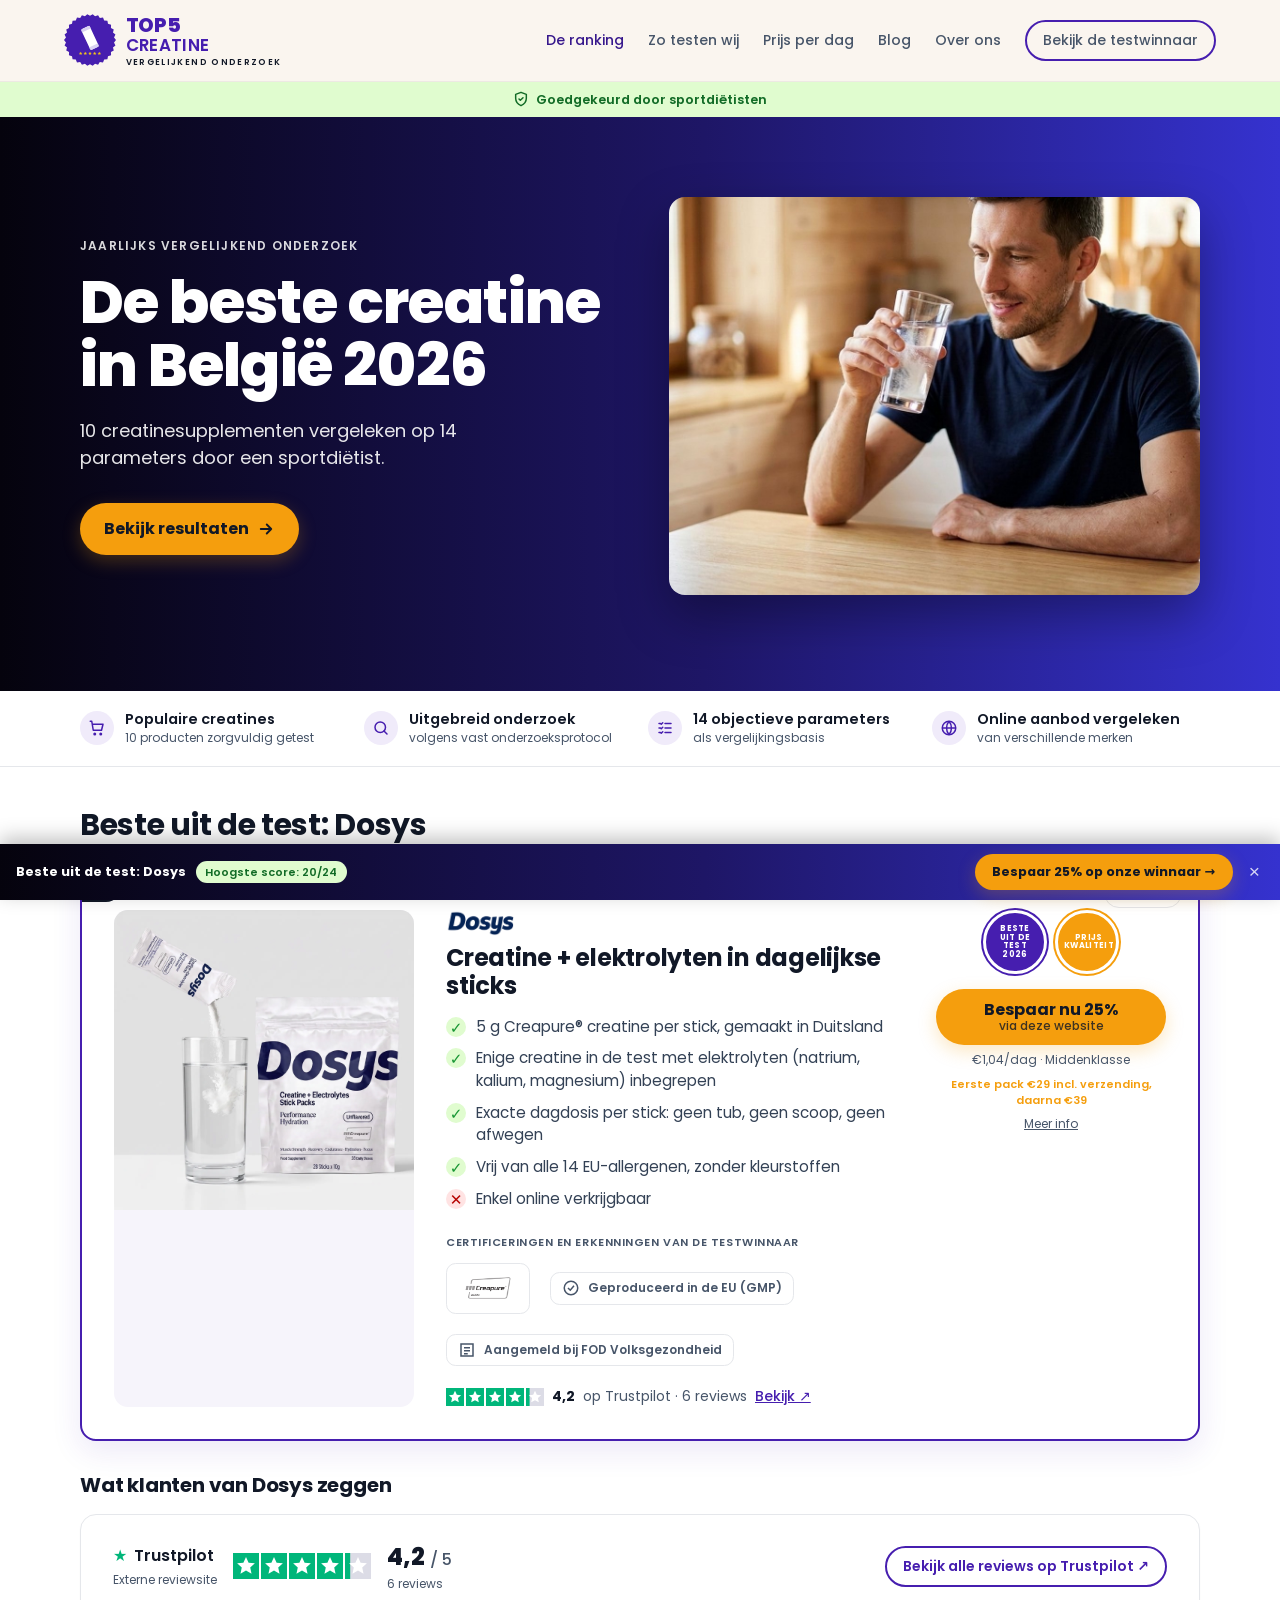
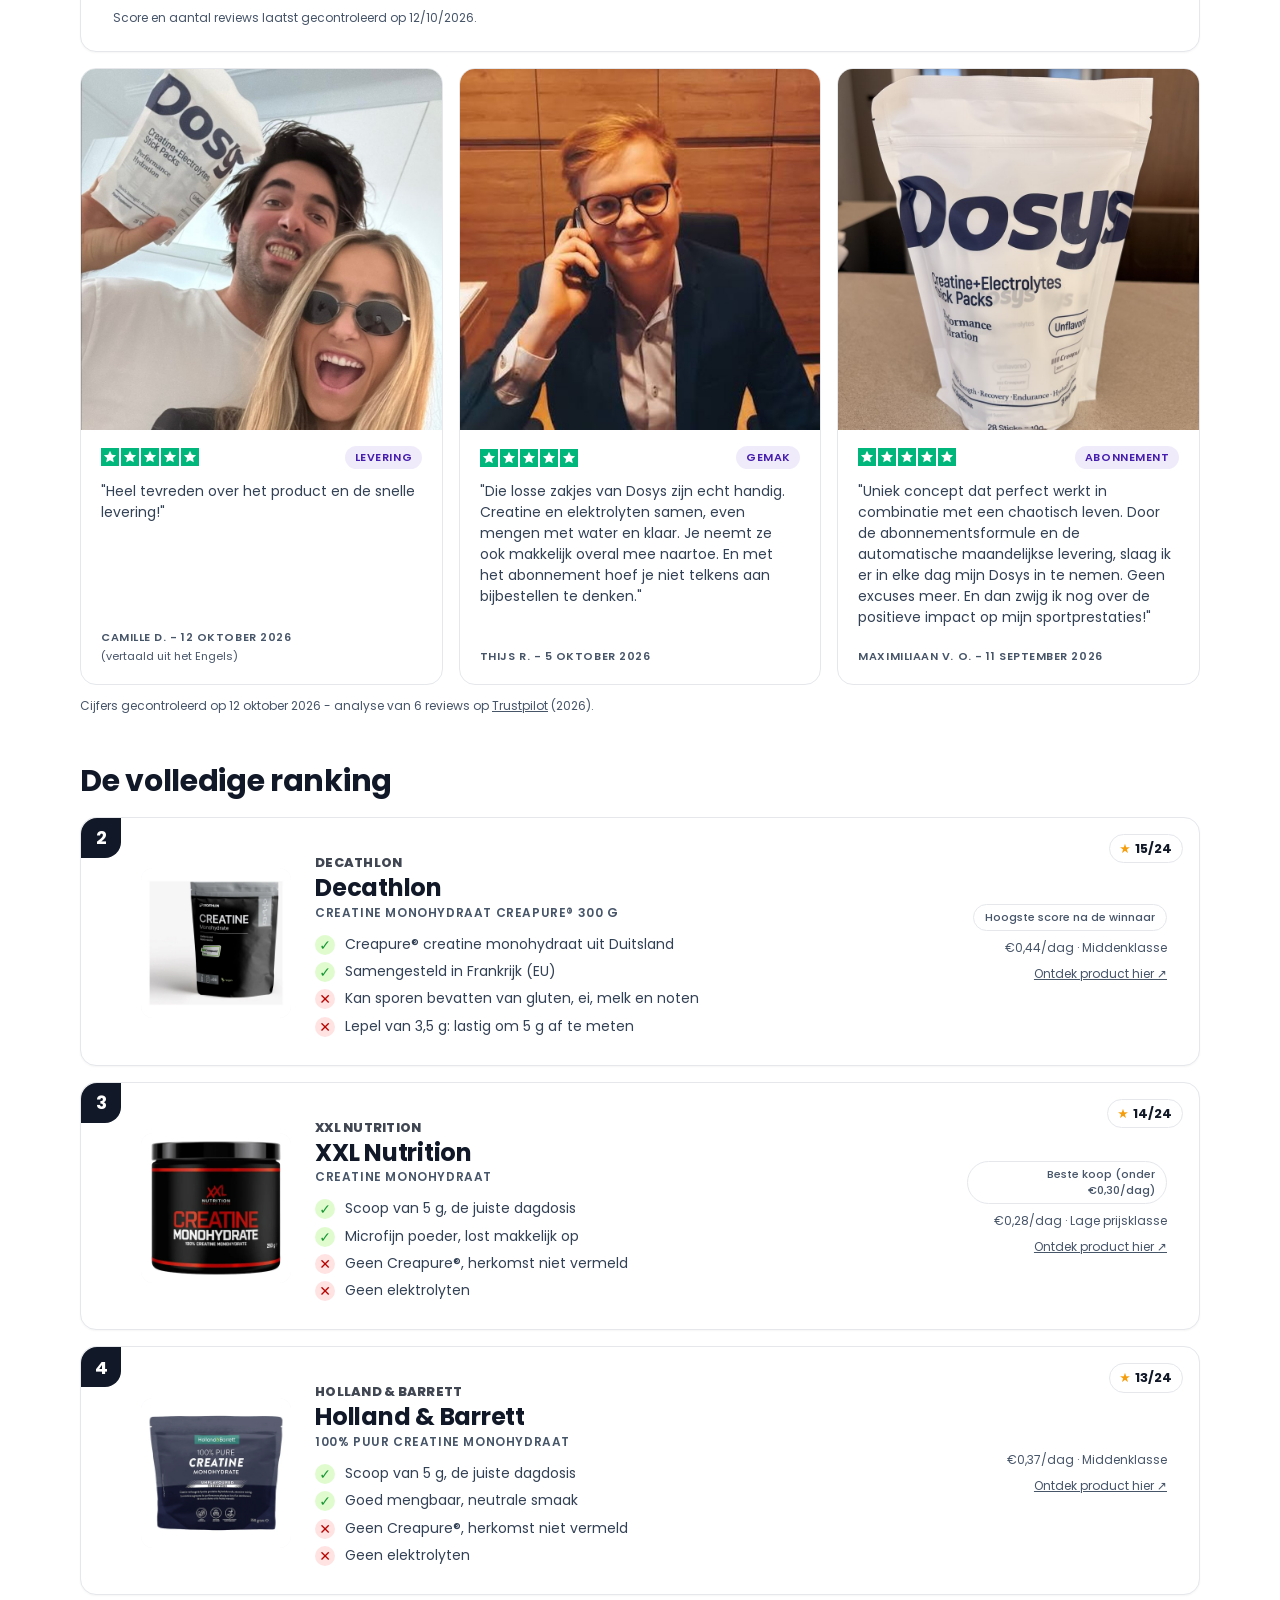
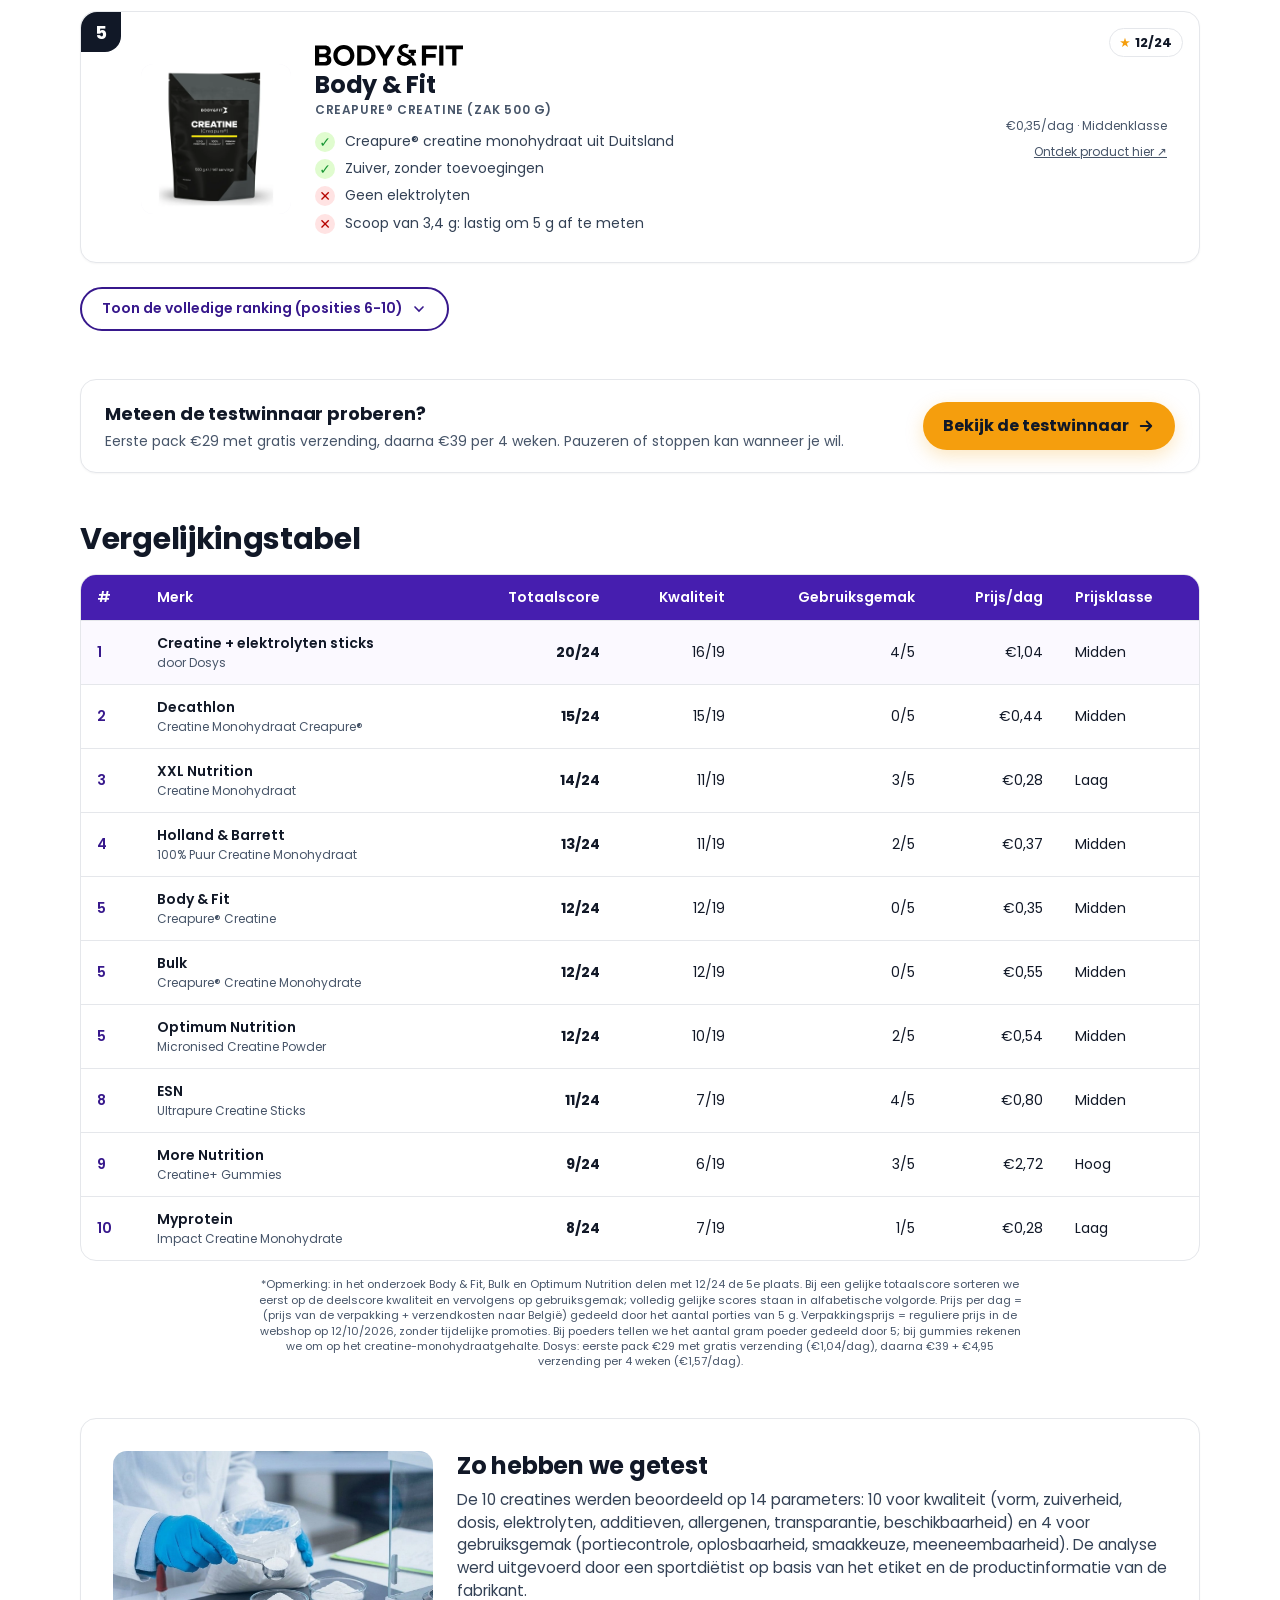
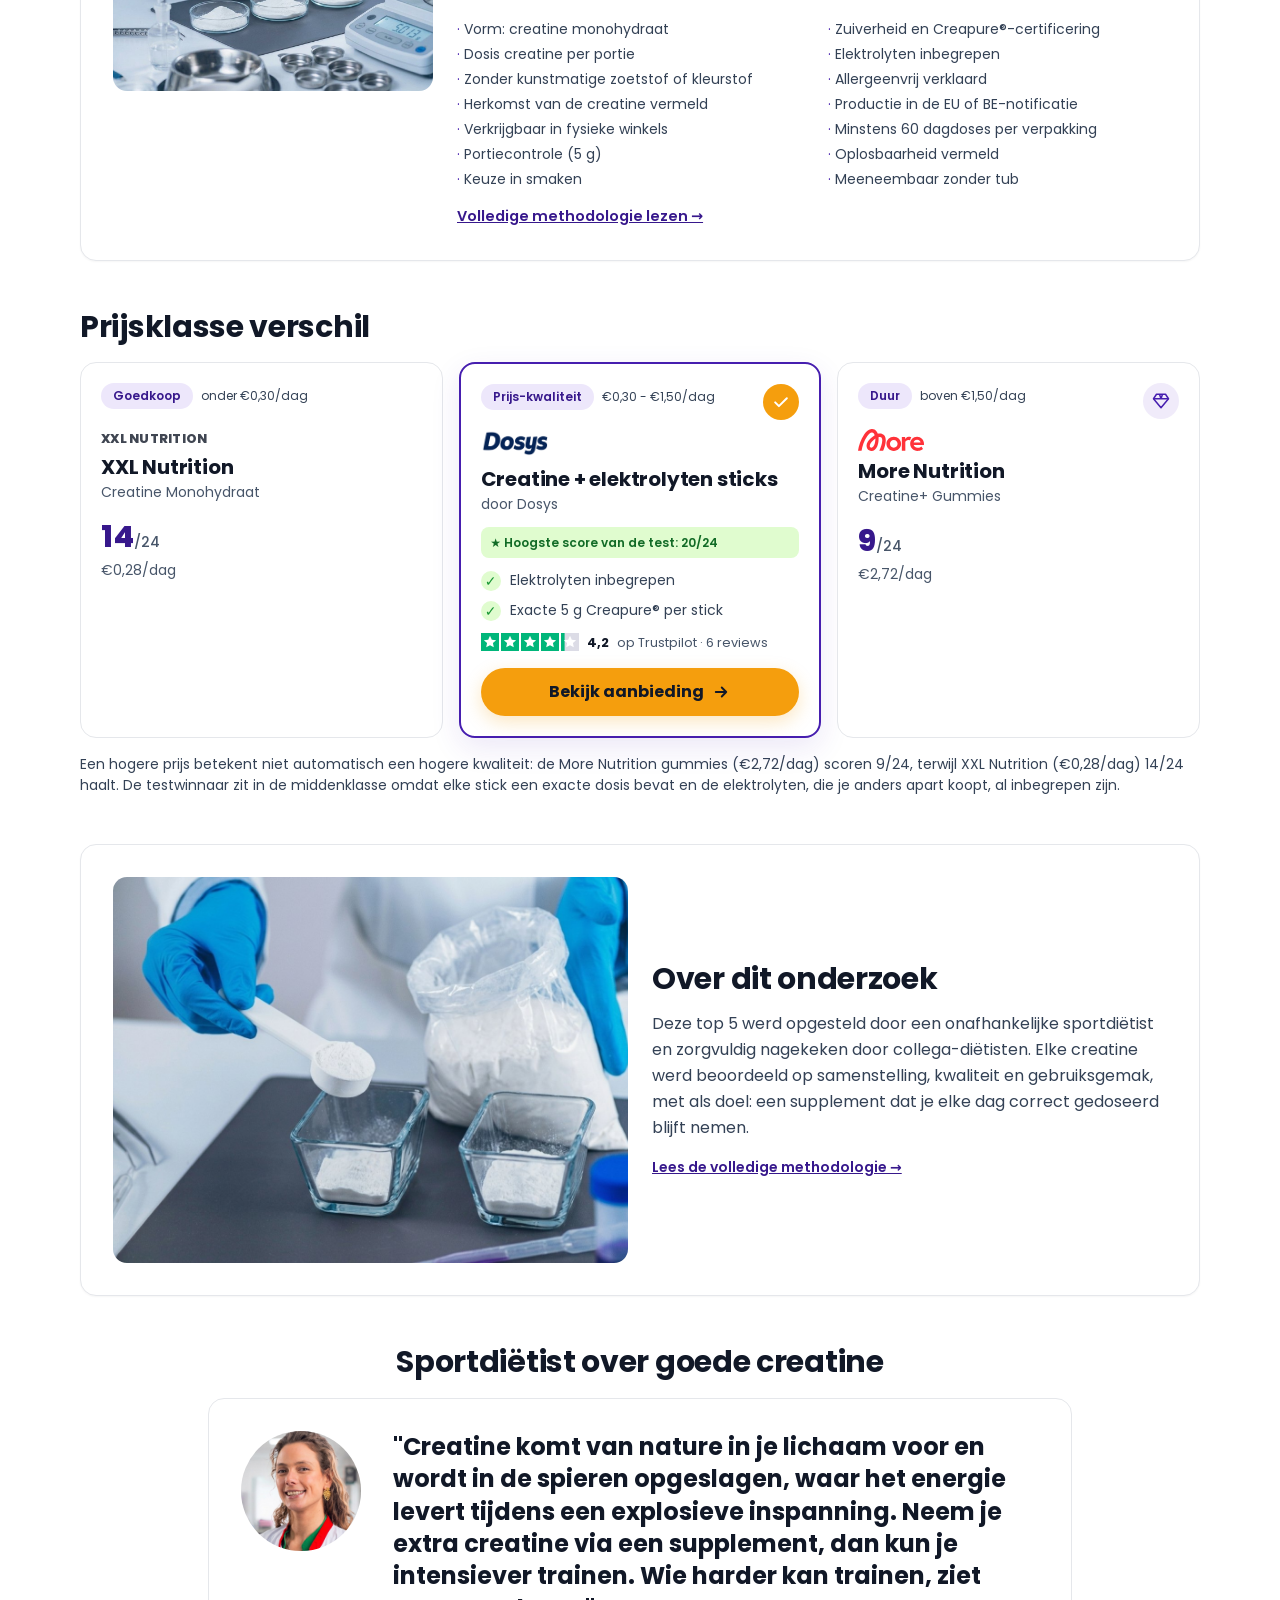
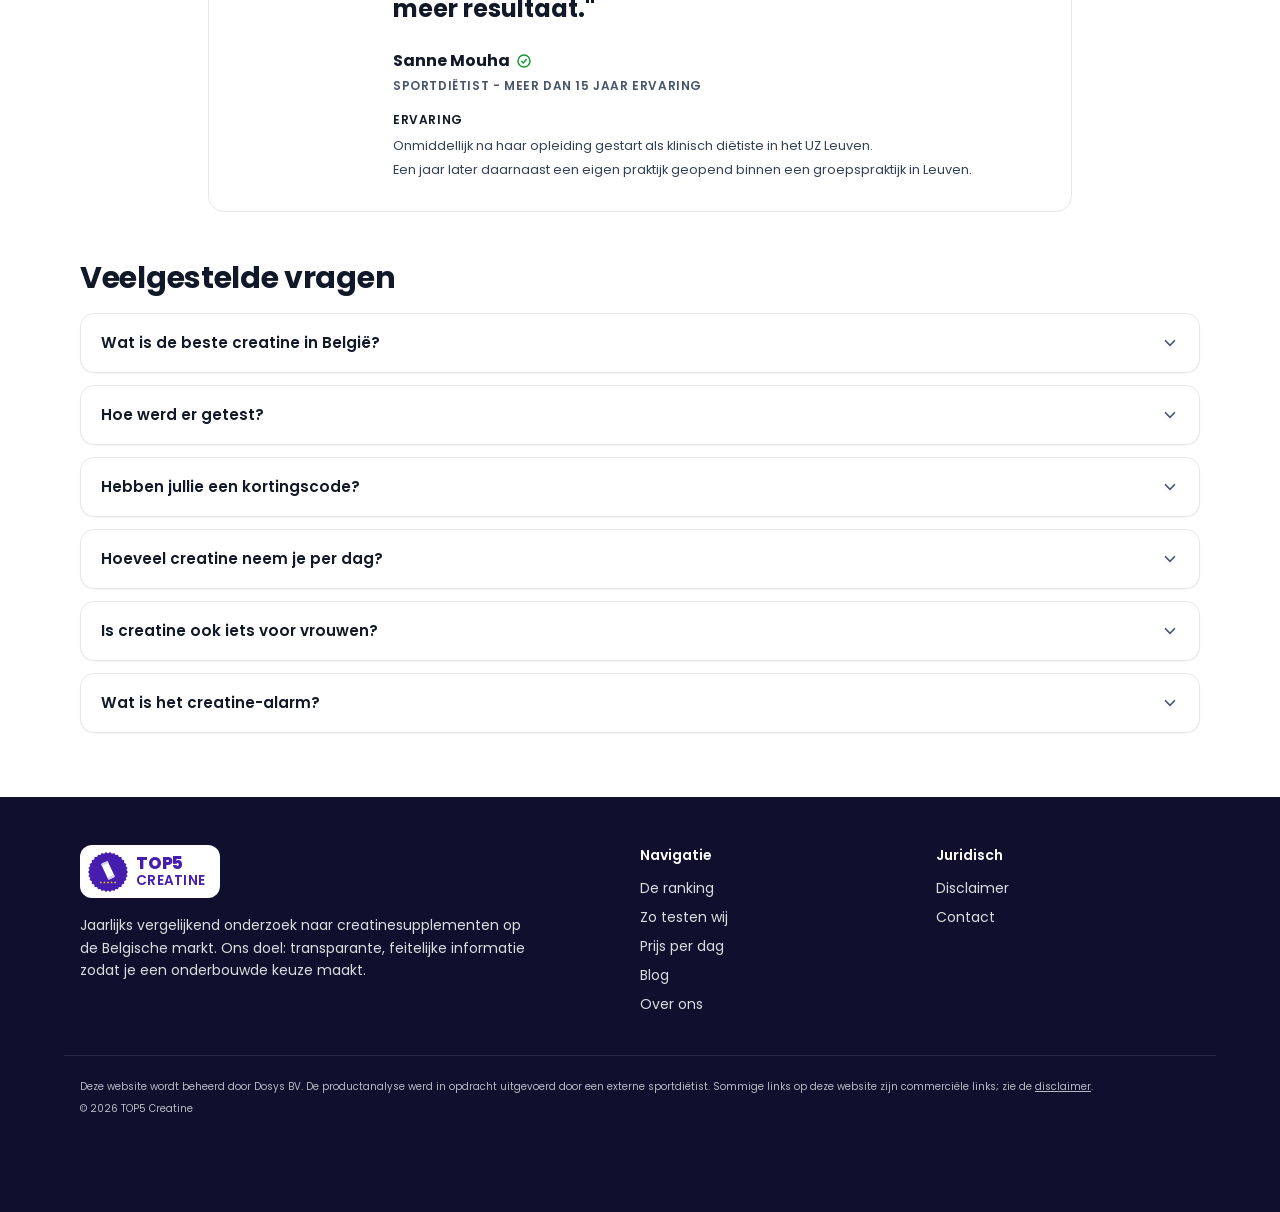
==== commit c936864b: "Remove draft ribbon Co-Authored-By: Claude Fable 5.1 <noreply@anthropic.com>" ====
--- a/index.html
+++ b/index.html
@@ -14,7 +14,6 @@
 <link rel="stylesheet" href="styles.css?v=4">
 </head>
 <body>
-<div class="draft">LOKAAL CONCEPT</div>
 
 <header>
   <div class="wrap hdr">
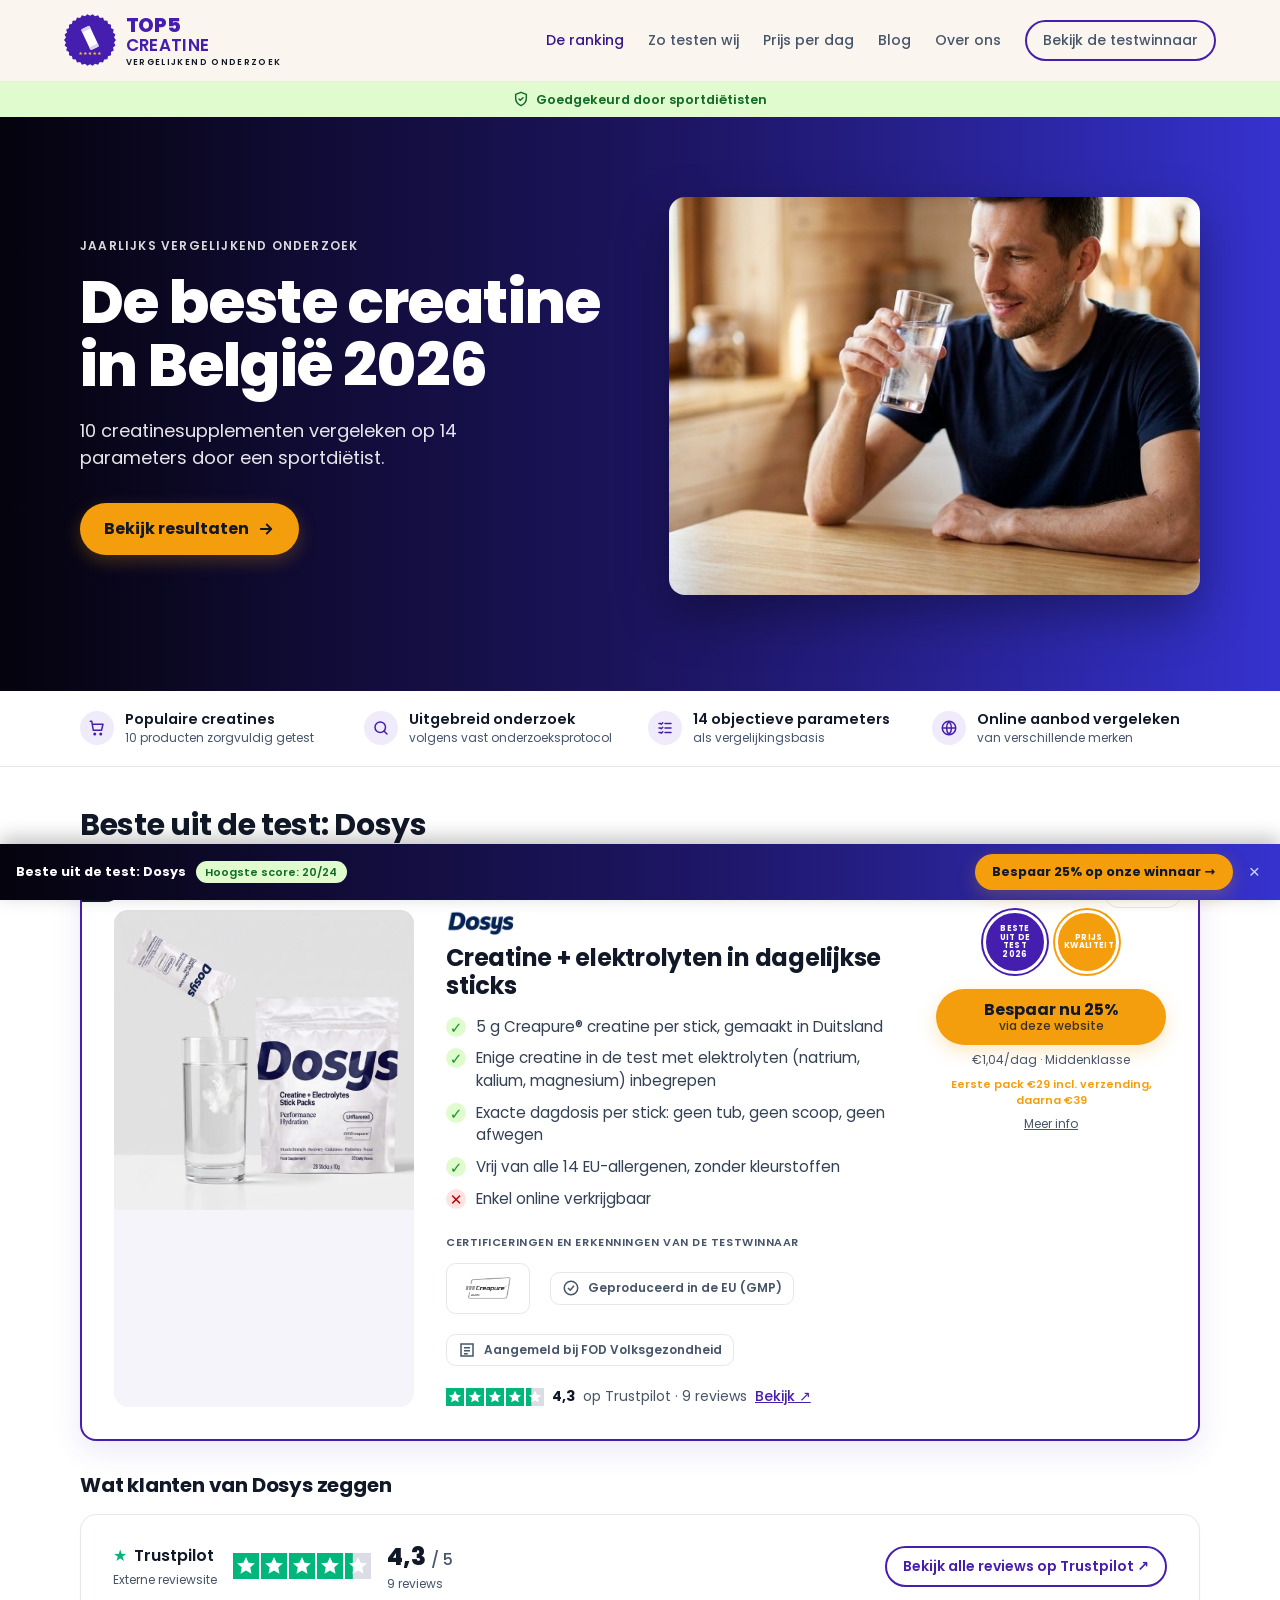
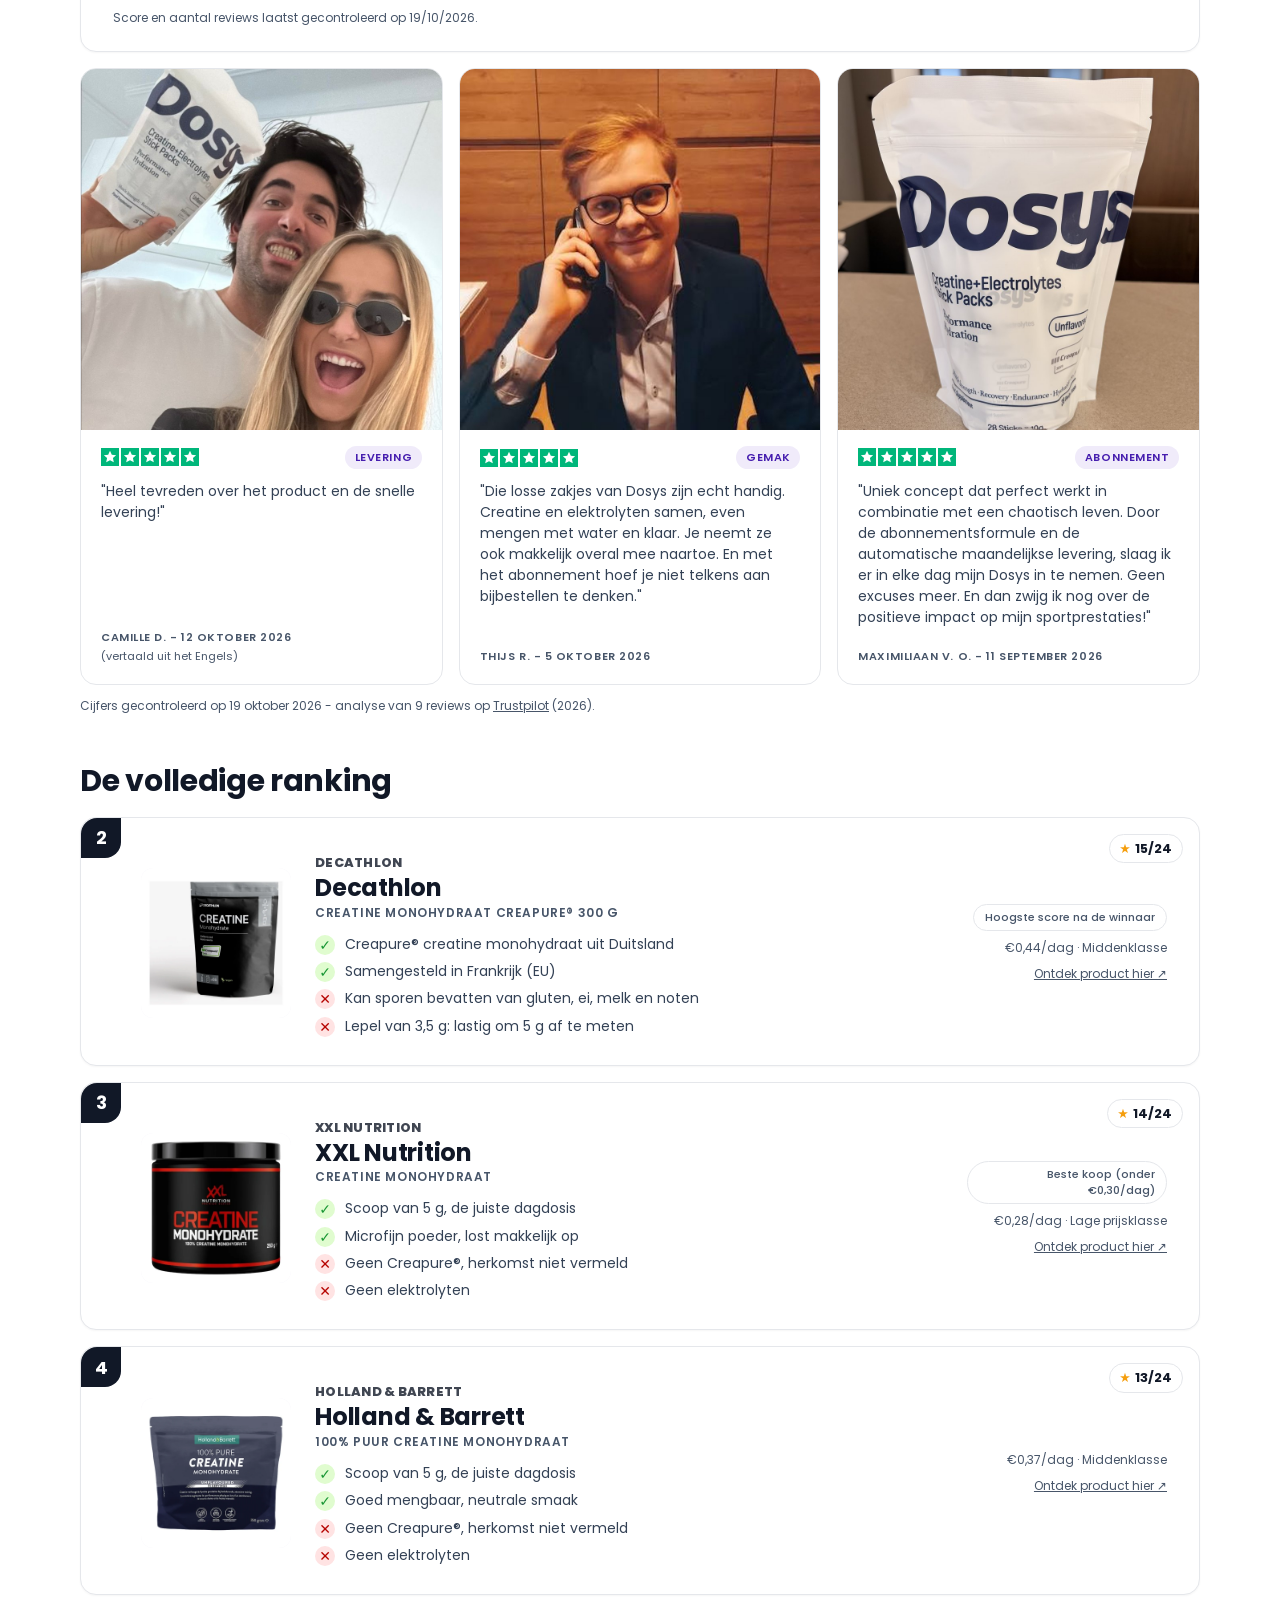
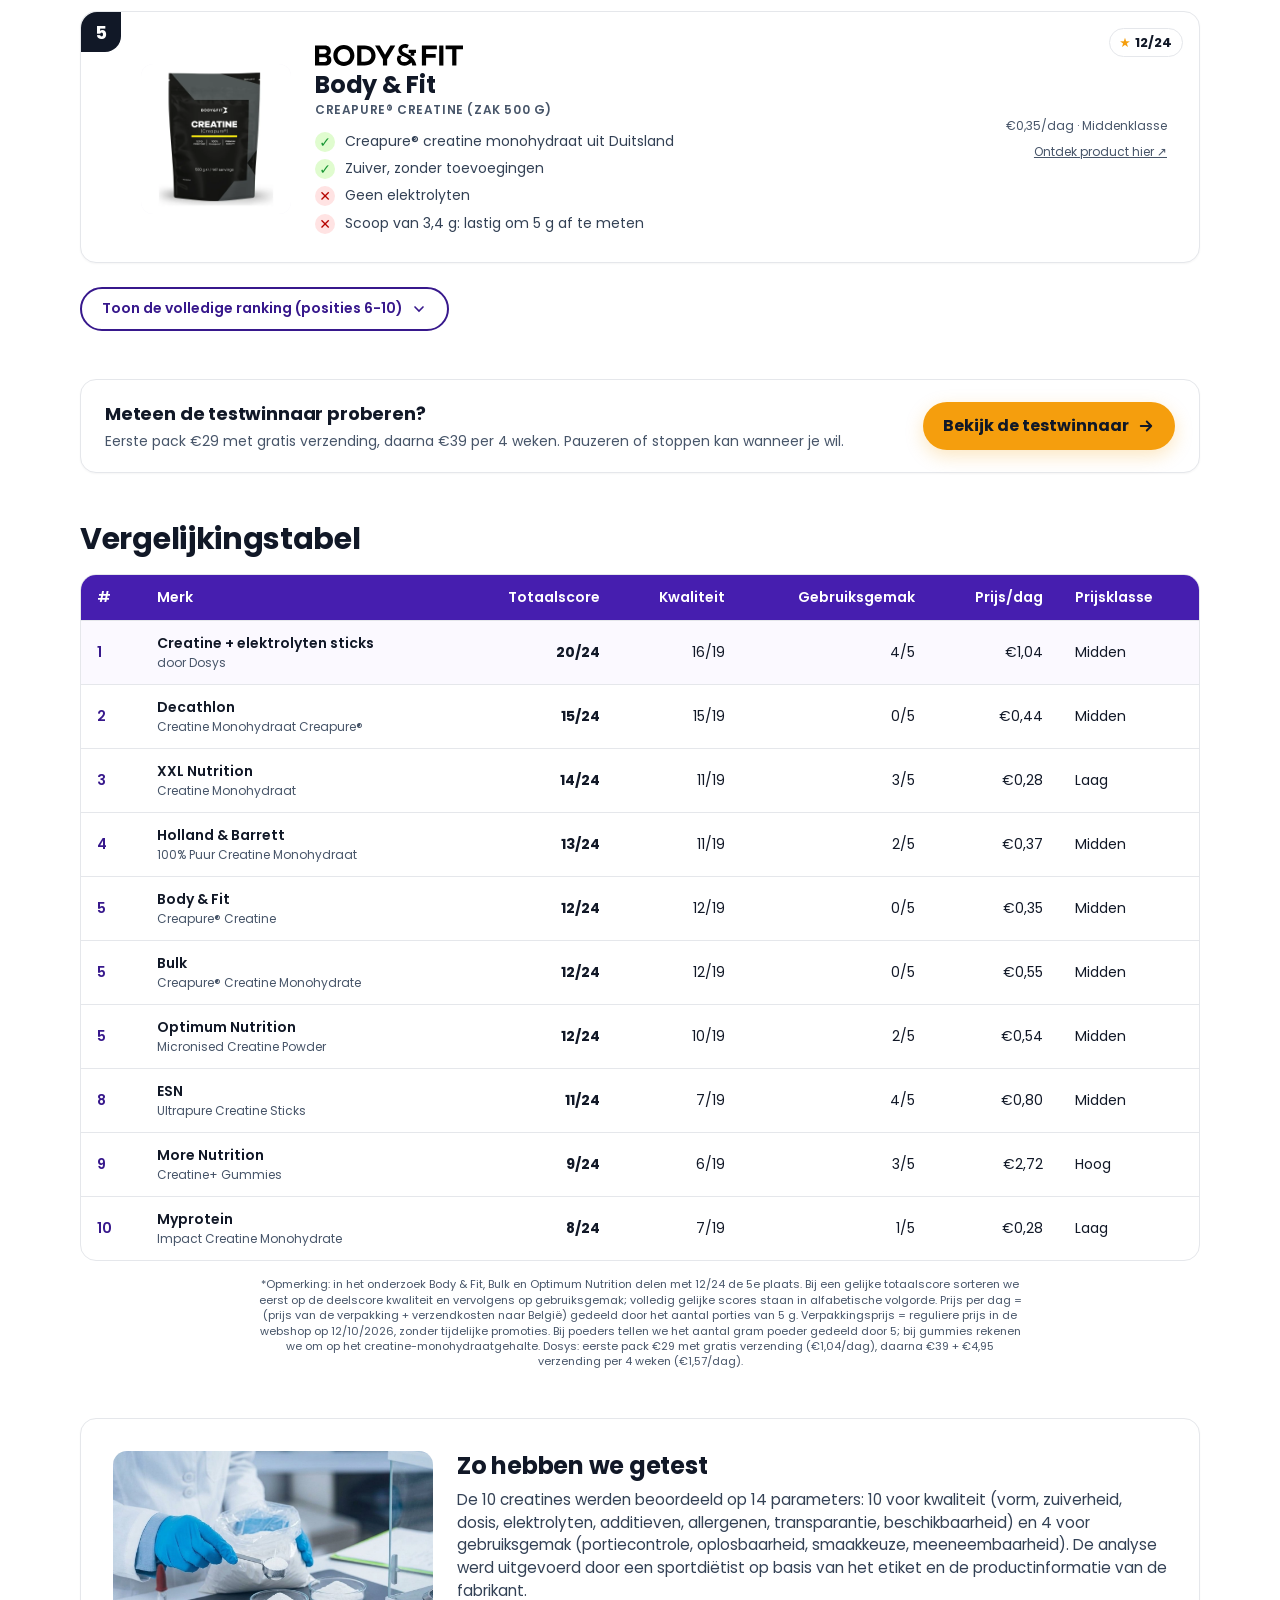
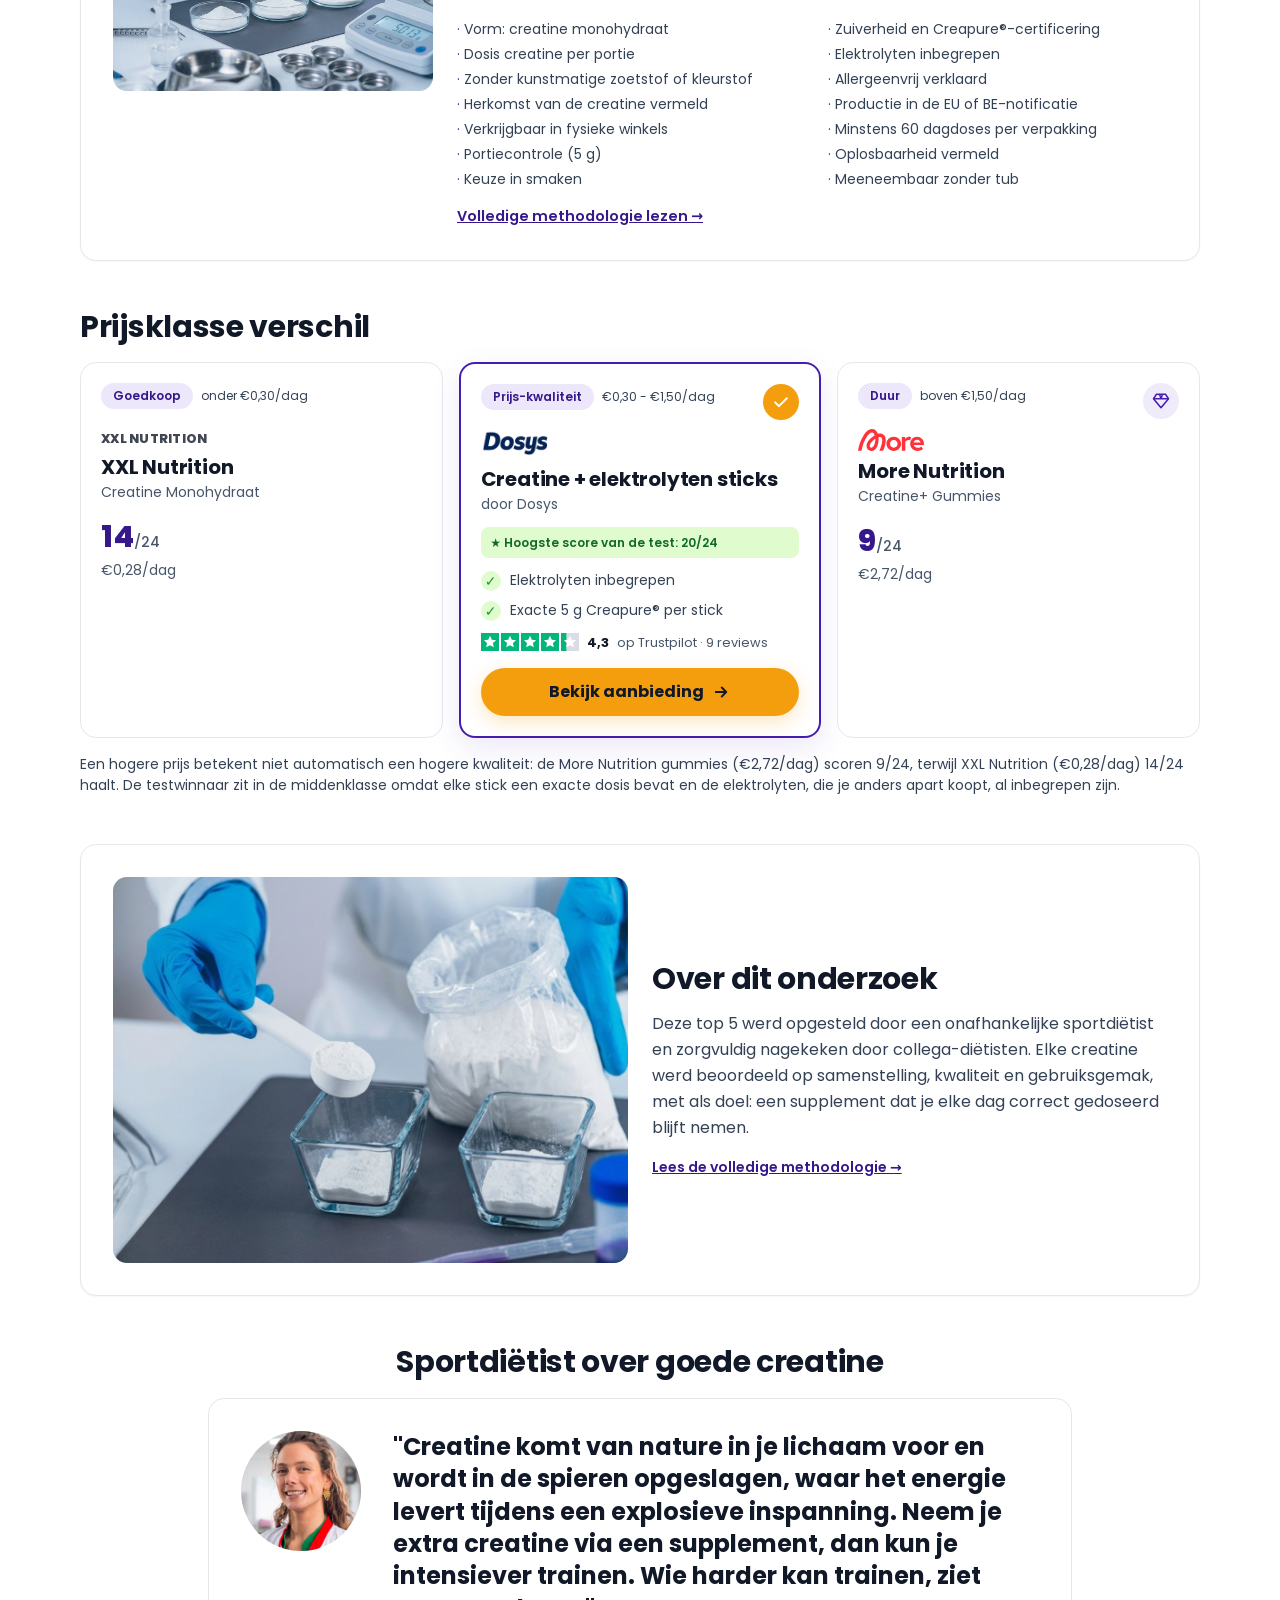
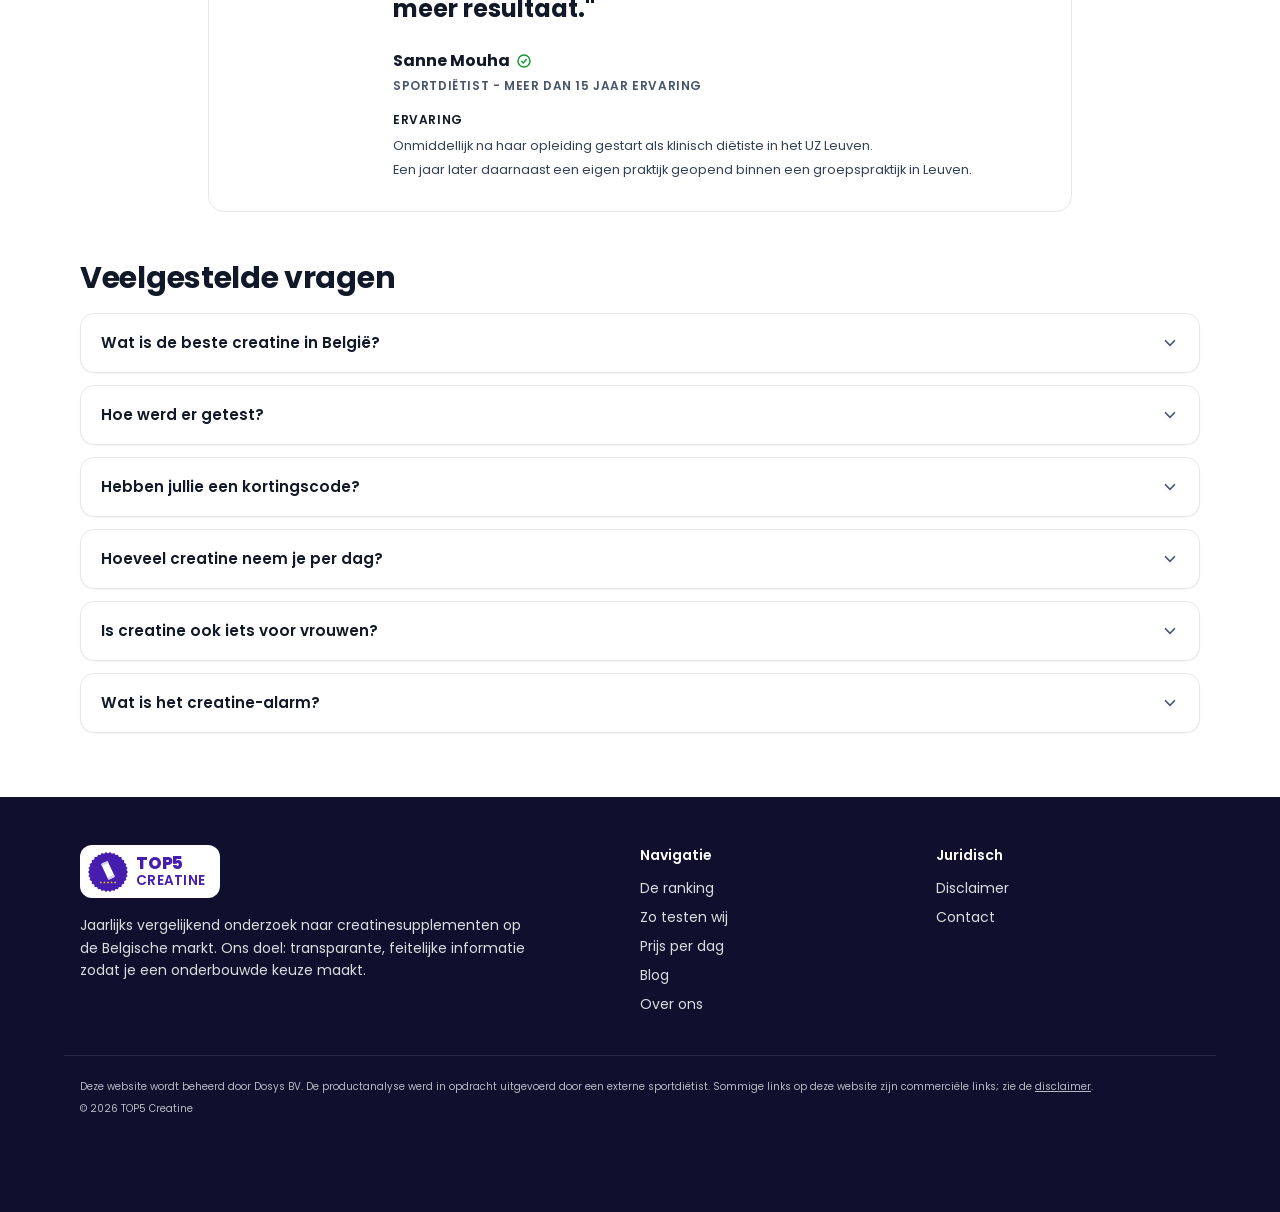
==== commit 68f88696: "Trustpilot refresh 2026-10-19 Co-Authored-By: Claude Fable 5.1 <noreply@anthropic.com>" ====
--- a/index.html
+++ b/index.html
@@ -12,6 +12,27 @@
 <link rel="preconnect" href="https://fonts.gstatic.com" crossorigin>
 <link rel="stylesheet" href="https://fonts.googleapis.com/css2?family=Poppins:wght@400;500;600;700;800&display=swap">
 <link rel="stylesheet" href="styles.css?v=4">
+<!-- seo:start -->
+<link rel="canonical" href="https://top5creatine.be/">
+<meta name="robots" content="index, follow, max-image-preview:large">
+<meta property="og:site_name" content="TOP5 Creatine">
+<meta property="og:type" content="website">
+<meta property="og:locale" content="nl_BE">
+<meta property="og:url" content="https://top5creatine.be/">
+<meta property="og:title" content="Beste creatine België 2026 - ranking door sportdiëtist">
+<meta property="og:description" content="Dosys scoort 21/24 in het vergelijkend onderzoek van 10 creatinesupplementen op de Belgische markt, getest door een sportdiëtist.">
+<meta property="og:image" content="https://top5creatine.be/og/index.jpg">
+<meta property="og:image:width" content="1200">
+<meta property="og:image:height" content="630">
+<meta name="twitter:card" content="summary_large_image">
+<meta name="twitter:title" content="Beste creatine België 2026 - ranking door sportdiëtist">
+<meta name="twitter:description" content="Dosys scoort 21/24 in het vergelijkend onderzoek van 10 creatinesupplementen op de Belgische markt, getest door een sportdiëtist.">
+<meta name="twitter:image" content="https://top5creatine.be/og/index.jpg">
+<meta name="author" content="TOP5 Creatine">
+<meta name="theme-color" content="#461eaf">
+<script type="application/ld+json">{"@context": "https://schema.org", "@graph": [{"@type": "Organization", "name": "TOP5 Creatine", "url": "https://top5creatine.be/", "logo": "https://top5creatine.be/apple-touch-icon.png", "parentOrganization": {"@type": "Organization", "name": "Dosys BV", "url": "https://dosys.co"}}, {"@type": "WebSite", "name": "TOP5 Creatine", "url": "https://top5creatine.be/", "inLanguage": "nl-BE", "publisher": {"@type": "Organization", "name": "TOP5 Creatine"}}, {"@type": "FAQPage", "mainEntity": [{"@type": "Question", "name": "Wat is de beste creatine in België?", "acceptedAnswer": {"@type": "Answer", "text": "In het vergelijkend onderzoek van oktober 2026 scoorde Dosys het hoogst met 20 van 24 punten (kwaliteit 16/19, gebruiksgemak 4/5). Decathlon (15/24) is de beste keuze onder de klassieke creatines; XXL Nutrition (14/24) is de beste koop onder €0,30 per dag."}}, {"@type": "Question", "name": "Hoe werd er getest?", "acceptedAnswer": {"@type": "Answer", "text": "10 creatinesupplementen werden beoordeeld op 14 parameters (10 voor kwaliteit, 4 voor gebruiksgemak). De analyse gebeurde op basis van de ingrediëntendeclaratie op het etiket en de productinformatie van de fabrikant. Er werd geen laboratoriumanalyse uitgevoerd."}}, {"@type": "Question", "name": "Hebben jullie een kortingscode?", "acceptedAnswer": {"@type": "Answer", "text": "Er is geen code nodig. De korting van 25% op Dosys loopt automatisch via de links op deze website, en je eerste pack kost €29."}}, {"@type": "Question", "name": "Hoeveel creatine neem je per dag?", "acceptedAnswer": {"@type": "Answer", "text": "3 tot 5 gram per dag, elke dag, ook op rustdagen. Een laadfase is niet nodig: na drie tot vier weken dagelijks gebruik zijn je spieren verzadigd. Een vaste dagdosis zoals een stick van 5 g maakt dat eenvoudig."}}, {"@type": "Question", "name": "Is creatine ook iets voor vrouwen?", "acceptedAnswer": {"@type": "Answer", "text": "Ja. Creatine is een van de best onderzochte supplementen en de dagdosis van 3 tot 5 g is voor mannen en vrouwen gelijk. Het zorgt niet voor \"bulk\": wat je ziet is betere prestaties in korte, intensieve inspanningen."}}, {"@type": "Question", "name": "Wat is het creatine-alarm?", "acceptedAnswer": {"@type": "Answer", "text": "Een gratis e-mailmelding bij prijswijzigingen, terugroepacties of wijzigingen in onze ranking. Uitschrijven kan met 1 klik."}}]}, {"@type": "ItemList", "name": "Beste creatine in België 2026", "datePublished": "2026-10-12", "dateModified": "2026-10-19", "itemListOrder": "https://schema.org/ItemListOrderDescending", "numberOfItems": 10, "itemListElement": [{"@type": "ListItem", "position": 1, "item": {"@type": "Product", "name": "Dosys - Creatine + elektrolyten sticks", "review": {"@type": "Review", "author": {"@type": "Organization", "name": "TOP5 Creatine"}, "datePublished": "2026-10-12", "reviewRating": {"@type": "Rating", "ratingValue": 20, "bestRating": 24, "worstRating": 0}}}}, {"@type": "ListItem", "position": 2, "item": {"@type": "Product", "name": "Decathlon - Creatine Monohydraat Creapure®", "review": {"@type": "Review", "author": {"@type": "Organization", "name": "TOP5 Creatine"}, "datePublished": "2026-10-12", "reviewRating": {"@type": "Rating", "ratingValue": 15, "bestRating": 24, "worstRating": 0}}}}, {"@type": "ListItem", "position": 3, "item": {"@type": "Product", "name": "XXL Nutrition - Creatine Monohydraat", "review": {"@type": "Review", "author": {"@type": "Organization", "name": "TOP5 Creatine"}, "datePublished": "2026-10-12", "reviewRating": {"@type": "Rating", "ratingValue": 14, "bestRating": 24, "worstRating": 0}}}}, {"@type": "ListItem", "position": 4, "item": {"@type": "Product", "name": "Holland & Barrett - 100% Puur Creatine Monohydraat", "review": {"@type": "Review", "author": {"@type": "Organization", "name": "TOP5 Creatine"}, "datePublished": "2026-10-12", "reviewRating": {"@type": "Rating", "ratingValue": 13, "bestRating": 24, "worstRating": 0}}}}, {"@type": "ListItem", "position": 5, "item": {"@type": "Product", "name": "Body & Fit - Creapure® Creatine", "review": {"@type": "Review", "author": {"@type": "Organization", "name": "TOP5 Creatine"}, "datePublished": "2026-10-12", "reviewRating": {"@type": "Rating", "ratingValue": 12, "bestRating": 24, "worstRating": 0}}}}, {"@type": "ListItem", "position": 5, "item": {"@type": "Product", "name": "Bulk - Creapure® Creatine Monohydrate", "review": {"@type": "Review", "author": {"@type": "Organization", "name": "TOP5 Creatine"}, "datePublished": "2026-10-12", "reviewRating": {"@type": "Rating", "ratingValue": 12, "bestRating": 24, "worstRating": 0}}}}, {"@type": "ListItem", "position": 5, "item": {"@type": "Product", "name": "Optimum Nutrition - Micronised Creatine Powder", "review": {"@type": "Review", "author": {"@type": "Organization", "name": "TOP5 Creatine"}, "datePublished": "2026-10-12", "reviewRating": {"@type": "Rating", "ratingValue": 12, "bestRating": 24, "worstRating": 0}}}}, {"@type": "ListItem", "position": 8, "item": {"@type": "Product", "name": "ESN - Ultrapure Creatine Sticks", "review": {"@type": "Review", "author": {"@type": "Organization", "name": "TOP5 Creatine"}, "datePublished": "2026-10-12", "reviewRating": {"@type": "Rating", "ratingValue": 11, "bestRating": 24, "worstRating": 0}}}}, {"@type": "ListItem", "position": 9, "item": {"@type": "Product", "name": "More Nutrition - Creatine+ Gummies", "review": {"@type": "Review", "author": {"@type": "Organization", "name": "TOP5 Creatine"}, "datePublished": "2026-10-12", "reviewRating": {"@type": "Rating", "ratingValue": 9, "bestRating": 24, "worstRating": 0}}}}, {"@type": "ListItem", "position": 10, "item": {"@type": "Product", "name": "Myprotein - Impact Creatine Monohydrate", "review": {"@type": "Review", "author": {"@type": "Organization", "name": "TOP5 Creatine"}, "datePublished": "2026-10-12", "reviewRating": {"@type": "Rating", "ratingValue": 8, "bestRating": 24, "worstRating": 0}}}}]}]}</script>
+<script src="/clickid.js?v=1" defer></script>
+<!-- seo:end -->
 </head>
 <body>
 
@@ -23,11 +44,11 @@
     </a>
     <nav class="main">
       <a class="active" href="#ranking">De ranking</a>
-      <a href="methodologie.html">Zo testen wij</a>
+      <a href="/methodologie">Zo testen wij</a>
       <a href="#prijs">Prijs per dag</a>
-      <a href="blog.html">Blog</a>
-      <a href="over-ons.html">Over ons</a>
-      <a class="btn-outline" href="https://dosys.co/nl-be" target="_blank" rel="noopener">Bekijk de testwinnaar</a>
+      <a href="/blog">Blog</a>
+      <a href="/over-ons">Over ons</a>
+      <a class="btn-outline" href="https://dosys.co/nl-be?ref=top5creatine&utm_source=top5creatine&utm_medium=referral&utm_campaign=ranking&utm_content=header" target="_blank" rel="noopener">Bekijk de testwinnaar</a>
     </nav>
   </div>
 </header>
@@ -80,17 +101,17 @@
           <span class="cert"><svg width="18" height="18" viewBox="0 0 24 24" fill="none" stroke="currentColor" stroke-width="2"><circle cx="12" cy="12" r="9"/><path d="M8 12l3 3 5-6"/></svg> Geproduceerd in de EU (GMP)</span>
           <span class="cert"><svg width="18" height="18" viewBox="0 0 24 24" fill="none" stroke="currentColor" stroke-width="2"><path d="M4 4h16v16H4z"/><path d="M8 9h8M8 13h8M8 17h5"/></svg> Aangemeld bij FOD Volksgezondheid</span>
         </div>
-        <div class="tp"><span class="tpstars" data-score="4.2"></span> <strong>4,2</strong> <span class="muted">op Trustpilot · 6 reviews</span> <a href="https://www.trustpilot.com/review/dosys.co" target="_blank" rel="noopener">Bekijk ↗</a></div>
+        <div class="tp"><span class="tpstars" data-score="4.3"></span> <strong>4,3</strong> <span class="muted">op Trustpilot · 9 reviews</span> <a href="https://www.trustpilot.com/review/dosys.co" target="_blank" rel="noopener">Bekijk ↗</a></div>
       </div>
       <div class="deal">
         <div class="seals">
           <span class="seal">Beste uit de test 2026</span>
           <span class="seal gold">Prijs kwaliteit</span>
         </div>
-        <a class="btn-cta" href="https://dosys.co/nl-be#shop">Bespaar nu 25% <small>via deze website</small></a>
+        <a class="btn-cta" href="https://dosys.co/nl-be?ref=top5creatine&utm_source=top5creatine&utm_medium=referral&utm_campaign=ranking&utm_content=winner_deal#shop">Bespaar nu 25% <small>via deze website</small></a>
         <div class="price">€1,04/dag · Middenklasse</div>
         <div class="lim">Eerste pack €29 incl. verzending, daarna €39</div>
-        <a class="more" href="https://dosys.co/nl-be/products/dosys">Meer info</a>
+        <a class="more" href="https://dosys.co/nl-be/products/dosys?ref=top5creatine&utm_source=top5creatine&utm_medium=referral&utm_campaign=ranking&utm_content=winner_info">Meer info</a>
       </div>
     </div>
   </div>
@@ -101,17 +122,17 @@
   <h2 style="font-size:1.25rem">Wat klanten van Dosys zeggen</h2>
   <div class="rvtop">
     <div><div style="font-weight:600;display:flex;align-items:center;gap:.4rem"><span style="color:#00b67a">★</span> Trustpilot</div><div class="note" style="margin-top:.2rem">Externe reviewsite</div></div>
-    <div><span class="tpstars lg" data-score="4.2"></span></div>
-    <div><div class="big tnum">4,2 <span>/ 5</span></div><div class="note" style="margin-top:0">6 reviews</div></div>
+    <div><span class="tpstars lg" data-score="4.3"></span></div>
+    <div><div class="big tnum">4,3 <span>/ 5</span></div><div class="note" style="margin-top:0">9 reviews</div></div>
     <a class="btn-outline" href="https://www.trustpilot.com/review/dosys.co" target="_blank" rel="noopener">Bekijk alle reviews op Trustpilot ↗</a>
-    <p class="note" style="grid-column:1/-1;margin-top:0">Score en aantal reviews laatst gecontroleerd op 12/10/2026.</p>
+    <p class="note" style="grid-column:1/-1;margin-top:0">Score en aantal reviews laatst gecontroleerd op 19/10/2026.</p>
   </div>
   <div class="rvgrid">
     <div class="rv"><img src="img/review_luca_v1.jpg" alt="Camille en Luca, klanten van Dosys, met de Dosys verpakking"><div class="b"><div style="display:flex;justify-content:space-between;align-items:center"><span class="tpstars" data-score="5"></span><span class="tag">Levering</span></div><p>"Heel tevreden over het product en de snelle levering!"</p><div class="who">Camille D. - 12 oktober 2026</div><div style="font-size:11px;color:var(--muted-strong);margin-top:2px">(vertaald uit het Engels)</div></div></div>
     <div class="rv"><img src="img/review_thijs_v1.jpg" alt="Thijs, klant van Dosys"><div class="b"><div style="display:flex;justify-content:space-between;align-items:center"><span class="tpstars" data-score="5"></span><span class="tag">Gemak</span></div><p>"Die losse zakjes van Dosys zijn echt handig. Creatine en elektrolyten samen, even mengen met water en klaar. Je neemt ze ook makkelijk overal mee naartoe. En met het abonnement hoef je niet telkens aan bijbestellen te denken."</p><div class="who">Thijs R. - 5 oktober 2026</div></div></div>
     <div class="rv"><img src="img/review_max_v1.jpg" alt="Dosys verpakking op het aanrecht bij Maximiliaan thuis"><div class="b"><div style="display:flex;justify-content:space-between;align-items:center"><span class="tpstars" data-score="5"></span><span class="tag">Abonnement</span></div><p>"Uniek concept dat perfect werkt in combinatie met een chaotisch leven. Door de abonnementsformule en de automatische maandelijkse levering, slaag ik er in elke dag mijn Dosys in te nemen. Geen excuses meer. En dan zwijg ik nog over de positieve impact op mijn sportprestaties!"</p><div class="who">Maximiliaan v. O. - 11 september 2026</div></div></div>
   </div>
-  <p class="note">Cijfers gecontroleerd op 12 oktober 2026 - analyse van 6 reviews op <a href="https://www.trustpilot.com/review/dosys.co" target="_blank" rel="noopener" style="text-decoration:underline">Trustpilot</a> (2026).</p>
+  <p class="note">Cijfers gecontroleerd op 19 oktober 2026 - analyse van 9 reviews op <a href="https://www.trustpilot.com/review/dosys.co" target="_blank" rel="noopener" style="text-decoration:underline">Trustpilot</a> (2026).</p>
 </section>
 
 <!-- FULL RANKING -->
@@ -196,7 +217,7 @@
 <section class="s wrap">
   <div class="quiz">
     <div><h3>Meteen de testwinnaar proberen?</h3><p>Eerste pack €29 met gratis verzending, daarna €39 per 4 weken. Pauzeren of stoppen kan wanneer je wil.</p></div>
-    <a class="btn-cta" href="https://dosys.co/nl-be#shop" target="_blank" rel="noopener" style="padding:.75rem 1.25rem">Bekijk de testwinnaar <svg width="18" height="18" viewBox="0 0 24 24" fill="none" stroke="currentColor" stroke-width="2.5" stroke-linecap="round" stroke-linejoin="round"><path d="M5 12h14M13 6l6 6-6 6"/></svg></a>
+    <a class="btn-cta" href="https://dosys.co/nl-be?ref=top5creatine&utm_source=top5creatine&utm_medium=referral&utm_campaign=ranking&utm_content=mid_cta#shop" target="_blank" rel="noopener" style="padding:.75rem 1.25rem">Bekijk de testwinnaar <svg width="18" height="18" viewBox="0 0 24 24" fill="none" stroke="currentColor" stroke-width="2.5" stroke-linecap="round" stroke-linejoin="round"><path d="M5 12h14M13 6l6 6-6 6"/></svg></a>
   </div>
 </section>
 
@@ -246,7 +267,7 @@
         <li>Keuze in smaken</li>
         <li>Meeneembaar zonder tub</li>
       </ul>
-      <a class="link" href="methodologie.html">Volledige methodologie lezen →</a>
+      <a class="link" href="/methodologie">Volledige methodologie lezen →</a>
     </div>
   </div>
 </section>
@@ -262,8 +283,8 @@
       <img class="brandlogo" src="img/logo_nobg_v2.webp" alt="Dosys logo" style="margin-top:1.25rem"><h3 style="margin-top:.5rem">Creatine + elektrolyten sticks</h3><p class="sub">door Dosys</p>
       <div class="best">★ Hoogste score van de test: 20/24</div>
       <ul class="facts"><li><span class="chk ok">✓</span>Elektrolyten inbegrepen</li><li><span class="chk ok">✓</span>Exacte 5 g Creapure® per stick</li></ul>
-      <div class="tp" style="margin-top:.75rem;font-size:.8rem"><span class="tpstars" data-score="4.2"></span> <strong>4,2</strong> <span class="muted">op Trustpilot · 6 reviews</span> <a href="https://www.trustpilot.com/review/dosys.co" target="_blank" rel="noopener" class="sr">Trustpilot</a></div>
-      <a class="btn-cta" href="https://dosys.co/nl-be#shop">Bekijk aanbieding <svg width="18" height="18" viewBox="0 0 24 24" fill="none" stroke="currentColor" stroke-width="2.5" stroke-linecap="round" stroke-linejoin="round"><path d="M5 12h14M13 6l6 6-6 6"/></svg></a></div>
+      <div class="tp" style="margin-top:.75rem;font-size:.8rem"><span class="tpstars" data-score="4.3"></span> <strong>4,3</strong> <span class="muted">op Trustpilot · 9 reviews</span> <a href="https://www.trustpilot.com/review/dosys.co" target="_blank" rel="noopener" class="sr">Trustpilot</a></div>
+      <a class="btn-cta" href="https://dosys.co/nl-be?ref=top5creatine&utm_source=top5creatine&utm_medium=referral&utm_campaign=ranking&utm_content=price_card#shop">Bekijk aanbieding <svg width="18" height="18" viewBox="0 0 24 24" fill="none" stroke="currentColor" stroke-width="2.5" stroke-linecap="round" stroke-linejoin="round"><path d="M5 12h14M13 6l6 6-6 6"/></svg></a></div>
     <div class="pc"><span class="cls">Duur</span><span class="rng">boven €1,50/dag</span><span class="ico"><svg width="18" height="18" viewBox="0 0 24 24" fill="none" stroke="currentColor" stroke-width="2" stroke-linejoin="round"><path d="M6 3h12l4 6-10 12L2 9z"/><path d="M2 9h20M10 3l2 6 2-6"/></svg></span>
       <img class="clogo" src="img/competitors/gummies_logo.svg" alt="More Nutrition logo" style="margin-top:1.25rem"><h3 style="margin-top:.25rem">More Nutrition</h3><p class="sub">Creatine+ Gummies</p>
       <div class="big tnum">9<span>/24</span></div><p class="pr">€2,72/dag</p></div>
@@ -278,7 +299,7 @@
     <div>
       <h2 style="text-align:left;margin-bottom:.75rem">Over dit onderzoek</h2>
       <p>Deze top 5 werd opgesteld door een onafhankelijke sportdiëtist en zorgvuldig nagekeken door collega-diëtisten. Elke creatine werd beoordeeld op samenstelling, kwaliteit en gebruiksgemak, met als doel: een supplement dat je elke dag correct gedoseerd blijft nemen.</p>
-      <a class="link" href="methodologie.html" style="font-size:.875rem">Lees de volledige methodologie →</a>
+      <a class="link" href="/methodologie" style="font-size:.875rem">Lees de volledige methodologie →</a>
     </div>
   </div>
 </section>
@@ -317,18 +338,18 @@
       <a href="#" class="logo flogo"><span class="mark"><svg viewBox="0 0 100 100" aria-hidden="true"><path d="M100.0,50.0 L96.2,54.9 L98.9,60.4 L94.2,64.4 L95.7,70.3 L90.3,73.2 L90.5,79.4 L84.6,81.1 L83.5,87.2 L77.3,87.6 L75.0,93.3 L68.9,92.5 L65.5,97.6 L59.7,95.5 L55.2,99.7 L50.0,96.5 L44.8,99.7 L40.3,95.5 L34.5,97.6 L31.1,92.5 L25.0,93.3 L22.7,87.6 L16.5,87.2 L15.4,81.1 L9.5,79.4 L9.7,73.2 L4.3,70.3 L5.8,64.4 L1.1,60.4 L3.8,54.9 L0.0,50.0 L3.8,45.1 L1.1,39.6 L5.8,35.6 L4.3,29.7 L9.7,26.8 L9.5,20.6 L15.4,18.9 L16.5,12.8 L22.7,12.4 L25.0,6.7 L31.1,7.5 L34.5,2.4 L40.3,4.5 L44.8,0.3 L50.0,3.5 L55.2,0.3 L59.7,4.5 L65.5,2.4 L68.9,7.5 L75.0,6.7 L77.3,12.4 L83.5,12.8 L84.6,18.9 L90.5,20.6 L90.3,26.8 L95.7,29.7 L94.2,35.6 L98.9,39.6 L96.2,45.1 Z" fill="#461eaf"/><g transform="translate(50,46) rotate(-25)"><rect x="-9" y="-22" width="18" height="44" rx="3.5" fill="#fff"/><rect x="-9" y="-22" width="18" height="6" rx="1.5" fill="#d9d2f2"/><rect x="-9" y="16" width="18" height="6" rx="1.5" fill="#d9d2f2"/></g><polygon fill="#f5c518" points="32.0,72.4 32.9,74.7 35.4,74.9 33.5,76.5 34.1,78.9 32.0,77.6 29.9,78.9 30.5,76.5 28.6,74.9 31.1,74.7"/><polygon fill="#f5c518" points="41.0,72.4 41.9,74.7 44.4,74.9 42.5,76.5 43.1,78.9 41.0,77.6 38.9,78.9 39.5,76.5 37.6,74.9 40.1,74.7"/><polygon fill="#f5c518" points="50.0,72.4 50.9,74.7 53.4,74.9 51.5,76.5 52.1,78.9 50.0,77.6 47.9,78.9 48.5,76.5 46.6,74.9 49.1,74.7"/><polygon fill="#f5c518" points="59.0,72.4 59.9,74.7 62.4,74.9 60.5,76.5 61.1,78.9 59.0,77.6 56.9,78.9 57.5,76.5 55.6,74.9 58.1,74.7"/><polygon fill="#f5c518" points="68.0,72.4 68.9,74.7 71.4,74.9 69.5,76.5 70.1,78.9 68.0,77.6 65.9,78.9 66.5,76.5 64.6,74.9 67.1,74.7"/></svg></span><span class="lines"><span class="l1">TOP5</span><span class="l2">CREATINE</span></span></a>
       <p style="margin-top:1rem;max-width:28rem;line-height:1.625">Jaarlijks vergelijkend onderzoek naar creatinesupplementen op de Belgische markt. Ons doel: transparante, feitelijke informatie zodat je een onderbouwde keuze maakt.</p>
     </div>
-    <div><div class="fh">Navigatie</div><ul><li><a href="#ranking">De ranking</a></li><li><a href="methodologie.html">Zo testen wij</a></li><li><a href="#prijs">Prijs per dag</a></li><li><a href="blog.html">Blog</a></li><li><a href="over-ons.html">Over ons</a></li></ul></div>
-    <div><div class="fh">Juridisch</div><ul><li><a href="disclaimer.html">Disclaimer</a></li><li><a href="over-ons.html#contact">Contact</a></li></ul></div>
+    <div><div class="fh">Navigatie</div><ul><li><a href="#ranking">De ranking</a></li><li><a href="/methodologie">Zo testen wij</a></li><li><a href="#prijs">Prijs per dag</a></li><li><a href="/blog">Blog</a></li><li><a href="/over-ons">Over ons</a></li></ul></div>
+    <div><div class="fh">Juridisch</div><ul><li><a href="/disclaimer">Disclaimer</a></li><li><a href="/over-ons#contact">Contact</a></li></ul></div>
   </div>
   <div class="wrap legal">
-    <p>Deze website wordt beheerd door Dosys BV. De productanalyse werd in opdracht uitgevoerd door een externe sportdiëtist. Sommige links op deze website zijn commerciële links; zie de <a href="disclaimer.html" style="text-decoration:underline">disclaimer</a>.</p>
+    <p>Deze website wordt beheerd door Dosys BV. De productanalyse werd in opdracht uitgevoerd door een externe sportdiëtist. Sommige links op deze website zijn commerciële links; zie de <a href="/disclaimer" style="text-decoration:underline">disclaimer</a>.</p>
     <p style="margin-top:.5rem">© 2026 TOP5 Creatine</p>
   </div>
 </footer>
 
 <div class="sticky" id="sticky">
   <div class="l"><span class="t">Beste uit de test: Dosys</span><span class="sp">Hoogste score: 20/24</span></div>
-  <a class="btn-cta" href="https://dosys.co/nl-be#shop">Bespaar 25% op onze winnaar →</a>
+  <a class="btn-cta" href="https://dosys.co/nl-be?ref=top5creatine&utm_source=top5creatine&utm_medium=referral&utm_campaign=ranking&utm_content=sticky#shop">Bespaar 25% op onze winnaar →</a>
   <button class="x" type="button" aria-label="Sluiten" onclick="document.getElementById('sticky').remove()">×</button>
 </div>
 
